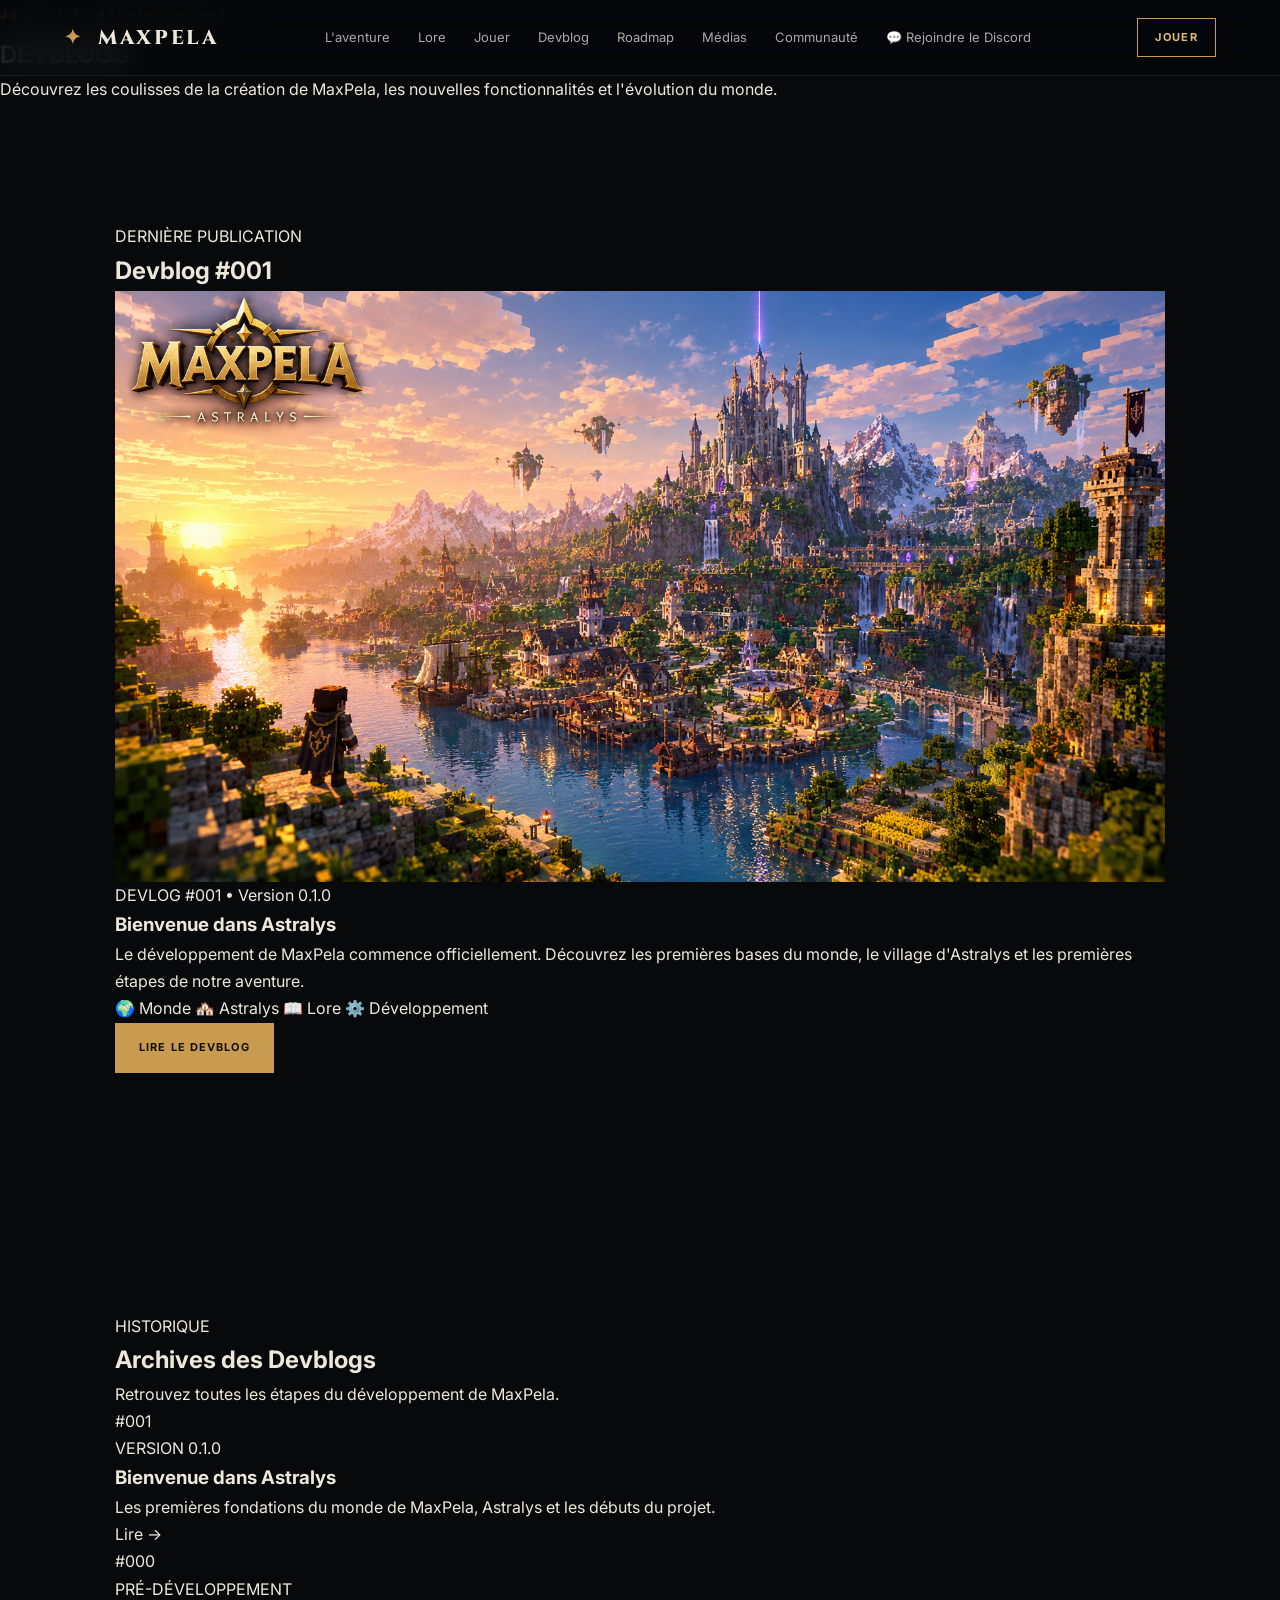
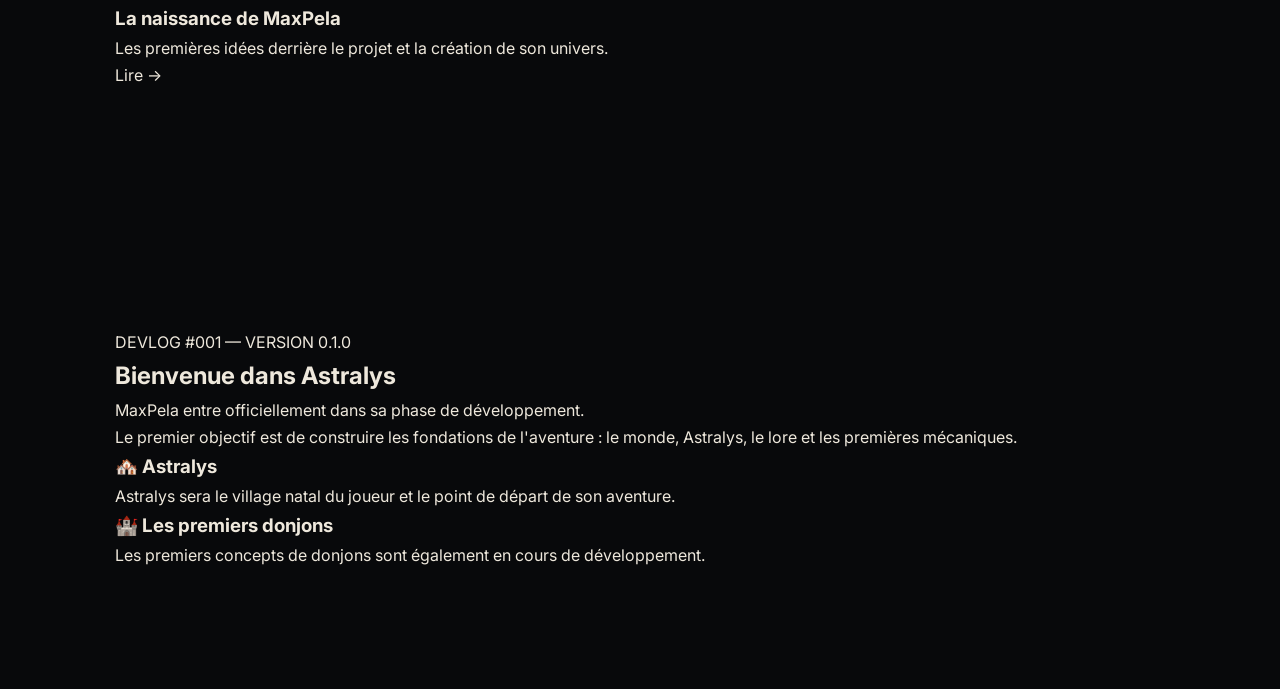
==== devblogs.html @ d30d3d32 "Add files via upload" ====
<!DOCTYPE html>
<html lang="fr">
<head>
    <meta charset="UTF-8">
    <meta name="viewport" content="width=device-width, initial-scale=1.0">

    <title>Devblog — MaxPela</title>

    <link rel="stylesheet" href="style.css">

    <link rel="preconnect" href="https://fonts.googleapis.com">
    <link rel="preconnect" href="https://fonts.gstatic.com" crossorigin>

    <link
        href="https://fonts.googleapis.com/css2?family=Cinzel:wght@500;600;700;800&family=Inter:wght@400;500;600;700&display=swap"
        rel="stylesheet"
    >
</head>

<body>

<header class="navbar">

    <a href="index.html#accueil" class="logo">
        <span>✦</span>
        MAXPELA
    </a>

    <nav class="navigation">
        <a href="index.html#aventure">L'aventure</a>
        <a href="index.html#lore">Lore</a>
        <a href="index.html#jouer">Jouer</a>
        <a href="devblogs.html">Devblog</a>
        <a href="roadmap.html">Roadmap</a>
        <a href="index.html#medias">Médias</a>
        <a href="index.html#communaute">Communauté</a>

        <a
            href="https://discord.gg/DdwspU7JdT"
            target="_blank"
            rel="noopener noreferrer"
            class="discord-button"
        >
            💬 Rejoindre le Discord
        </a>
    </nav>

    <a href="index.html#jouer" class="nav-button">
        JOUER
    </a>

</header>


<main class="page-main">

    <section class="page-hero devblog-hero">

        <div class="page-hero-content">

            <span class="eyebrow">Journal du développement</span>

            <h1>DEVBLOGS</h1>

            <p>
                Découvrez les coulisses de la création de MaxPela,
                les nouvelles fonctionnalités et l'évolution du monde.
            </p>

        </div>

    </section>


    <!-- =====================================================
         DERNIER DEVBLOG
    ====================================================== -->

    <section id="latest" class="latest-devblog section">

        <div class="section-heading">

            <span>DERNIÈRE PUBLICATION</span>

            <h2>
                Devblog <strong>#001</strong>
            </h2>

        </div>


        <article class="featured-devblog">

            <div class="featured-devblog-image">
                <img
                    src="assets/astralys.png"
                    alt="Astralys"
                >
            </div>

            <div class="featured-devblog-content">

                <div class="devblog-meta">
                    <span>DEVLOG #001</span>
                    <span>•</span>
                    <span>Version 0.1.0</span>
                </div>

                <h3>
                    Bienvenue dans Astralys
                </h3>

                <p>
                    Le développement de MaxPela commence officiellement.
                    Découvrez les premières bases du monde, le village
                    d'Astralys et les premières étapes de notre aventure.
                </p>

                <div class="devblog-tags">

                    <span>🌍 Monde</span>
                    <span>🏘️ Astralys</span>
                    <span>📖 Lore</span>
                    <span>⚙️ Développement</span>

                </div>

                <a href="#devblog-001" class="button button-primary">
                    LIRE LE DEVBLOG
                </a>

            </div>

        </article>

    </section>


    <!-- =====================================================
         ARCHIVES
    ====================================================== -->

    <section class="devblog-archives section">

        <div class="section-heading">

            <span>HISTORIQUE</span>

            <h2>
                Archives des <strong>Devblogs</strong>
            </h2>

            <p>
                Retrouvez toutes les étapes du développement de MaxPela.
            </p>

        </div>


        <div class="devblog-grid">


            <article class="devblog-card">

                <div class="devblog-card-number">
                    #001
                </div>

                <div class="devblog-card-content">

                    <span class="devblog-card-version">
                        VERSION 0.1.0
                    </span>

                    <h3>
                        Bienvenue dans Astralys
                    </h3>

                    <p>
                        Les premières fondations du monde de MaxPela,
                        Astralys et les débuts du projet.
                    </p>

                    <a href="#devblog-001">
                        Lire →
                    </a>

                </div>

            </article>


            <article class="devblog-card">

                <div class="devblog-card-number">
                    #000
                </div>

                <div class="devblog-card-content">

                    <span class="devblog-card-version">
                        PRÉ-DÉVELOPPEMENT
                    </span>

                    <h3>
                        La naissance de MaxPela
                    </h3>

                    <p>
                        Les premières idées derrière le projet
                        et la création de son univers.
                    </p>

                    <a href="#devblog-000">
                        Lire →
                    </a>

                </div>

            </article>


        </div>

    </section>


    <!-- =====================================================
         DEVBLOG 001
    ====================================================== -->

    <section id="devblog-001" class="devblog-article section">

        <div class="article-header">

            <span>
                DEVLOG #001 — VERSION 0.1.0
            </span>

            <h2>
                Bienvenue dans <strong>Astralys</strong>
            </h2>

        </div>

        <div class="article-content">

            <p>
                MaxPela entre officiellement dans sa phase de développement.
            </p>

            <p>
                Le premier objectif est de construire les fondations
                de l'aventure : le monde, Astralys, le lore et les
                premières mécaniques.
            </p>

            <h3>
                🏘️ Astralys
            </h3>

            <p>
                Astralys sera le village natal du joueur et le point
                de départ de son aventure.
            </p>

            <h3>
                🏰 Les premiers donjons
            </h3>

            <p>
                Les premiers concepts de donjons sont également en cours
                de développement.
            </p>

        </div>

    </section>


</main>

</body>
</html>
---- style.css ----
/* =========================================================
   MAXPELA — SITE OFFICIEL
   DARK FANTASY / ADVENTURE
========================================================= */


/* =========================================================
   VARIABLES
========================================================= */

:root {

    --background: #08090b;
    --background-light: #101216;
    --background-card: #14161a;

    --gold: #c99b51;
    --gold-light: #dfbb7b;

    --text: #eee8dc;
    --text-soft: #aaa8a2;
    --text-dark: #777;

    --border: #25282d;

}


/* =========================================================
   RESET
========================================================= */

* {

    margin: 0;
    padding: 0;

    box-sizing: border-box;

}


html {

    scroll-behavior: smooth;

}


body {

    background: var(--background);

    color: var(--text);

    font-family:
        "Inter",
        Arial,
        sans-serif;

    line-height: 1.7;

}


img {

    max-width: 100%;

    display: block;

}


a {

    color: inherit;

    text-decoration: none;

}


button,
a {

    -webkit-tap-highlight-color: transparent;

}


/* =========================================================
   NAVBAR
========================================================= */

.navbar {

    position: fixed;

    top: 0;
    left: 0;

    width: 100%;

    height: 76px;

    z-index: 100;

    display: flex;

    align-items: center;

    justify-content: space-between;

    padding: 0 5vw;

    background:
        rgba(6, 7, 9, .82);

    backdrop-filter:
        blur(15px);

    border-bottom:
        1px solid rgba(255,255,255,.06);

}


.logo {

    font-family: "Cinzel", serif;

    font-weight: 800;

    letter-spacing: .13em;

    font-size: 20px;

}


.logo span {

    color: var(--gold);

    margin-right: 7px;

}


.navigation {

    display: flex;

    gap: 28px;

}


.navigation a {

    color: #aaa;

    font-size: 13px;

    transition: .2s;

}


.navigation a:hover {

    color: var(--gold-light);

}


.nav-button {

    border:
        1px solid var(--gold);

    padding:
        9px 17px;

    font-size: 11px;

    font-weight: 700;

    letter-spacing: .12em;

    color:
        var(--gold-light);

}


/* =========================================================
   GENERAL
========================================================= */

.section {

    padding:
        120px 9vw;

}


.eyebrow {

    color:
        var(--gold);

    font-size:
        11px;

    font-weight:
        700;

    letter-spacing:
        .24em;

    margin-bottom:
        14px;

}


.section-title {

    max-width:
        750px;

    margin:
        0 auto 60px;

    text-align:
        center;

}


.section-title.left {

    margin-left:
        0;

    text-align:
        left;

}


.section-title h2 {

    font-family:
        "Cinzel",
        serif;

    font-size:
        clamp(36px, 5vw, 62px);

    line-height:
        1.1;

    margin-bottom:
        18px;

}


.section-title h2 span {

    color:
        var(--gold);

}


.section-title > p:last-child {

    color:
        var(--text-soft);

}


/* =========================================================
   BUTTONS
========================================================= */

.button {

    display:
        inline-flex;

    align-items:
        center;

    justify-content:
        center;

    min-height:
        50px;

    padding:
        0 23px;

    border:
        1px solid var(--gold);

    font-size:
        11px;

    font-weight:
        700;

    letter-spacing:
        .1em;

    transition:
        .25s;

}


.button-primary {

    background:
        var(--gold);

    color:
        #120e08;

}


.button-primary:hover {

    background:
        var(--gold-light);

    transform:
        translateY(-2px);

}


.button-secondary {

    background:
        transparent;

    color:
        var(--text);

}


.button-secondary:hover {

    background:
        rgba(255,255,255,.06);

}


.disabled {

    opacity:
        .5;

    cursor:
        not-allowed;

}


/* =========================================================
   HERO
========================================================= */

.hero {

    min-height:
        100vh;

    position:
        relative;

    display:
        flex;

    align-items:
        center;

    overflow:
        hidden;

}


.hero-background {

    position:
        absolute;

    inset:
        0;

    background:

        linear-gradient(
            90deg,
            rgba(4,5,7,.98) 0%,
            rgba(4,5,7,.82) 40%,
            rgba(4,5,7,.42) 100%
        ),

        url("assets/astralys.png")
        center / cover;

    transform:
        scale(1.03);

}


.hero-overlay {

    position:
        absolute;

    inset:
        0;

    background:

        linear-gradient(
            0deg,
            var(--background) 0%,
            transparent 25%
        );

}


.hero-content {

    position:
        relative;

    z-index:
        2;

    max-width:
        720px;

    margin-left:
        10vw;

    padding-top:
        80px;

}


.hero h1 {

    font-family:
        "Cinzel",
        serif;

    font-size:
        clamp(65px, 11vw, 145px);

    line-height:
        .9;

    letter-spacing:
        .06em;

    font-weight:
        800;

    text-shadow:
        0 15px 50px #000;

}


.hero h1 span {

    color:
        var(--gold);

}


.hero h2 {

    margin-top:
        28px;

    font-family:
        "Cinzel",
        serif;

    font-size:
        clamp(21px, 3vw, 32px);

    line-height:
        1.35;

    color:
        #e4d8c2;

}


.hero-description {

    max-width:
        600px;

    margin-top:
        18px;

    color:
        #aaa9a4;

}


.hero-buttons {

    display:
        flex;

    gap:
        12px;

    flex-wrap:
        wrap;

    margin-top:
        30px;

}


.project-status {

    margin-top:
        25px;

    color:
        #858582;

    font-size:
        12px;

}


.status-dot {

    display:
        inline-block;

    width:
        8px;

    height:
        8px;

    border-radius:
        50%;

    margin-right:
        8px;

    background:
        #7fa45a;

    box-shadow:
        0 0 12px #7fa45a;

}


.scroll-indicator {

    position:
        absolute;

    z-index:
        3;

    bottom:
        25px;

    left:
        50%;

    transform:
        translateX(-50%);

    font-size:
        10px;

    letter-spacing:
        .2em;

    color:
        #777;

}


/* =========================================================
   FEATURES
========================================================= */

.feature-grid {

    display:
        grid;

    grid-template-columns:
        repeat(4, 1fr);

    gap:
        18px;

}


.feature-card {

    padding:
        30px;

    background:
        linear-gradient(
            145deg,
            #121418,
            #0c0d10
        );

    border:
        1px solid var(--border);

    transition:
        .25s;

}


.feature-card:hover {

    border-color:
        #765a32;

    transform:
        translateY(-4px);

}


.feature-icon {

    font-size:
        32px;

    margin-bottom:
        15px;

}


.feature-card h3 {

    font-family:
        "Cinzel",
        serif;

    font-size:
        21px;

    margin-bottom:
        12px;

}


.feature-card p {

    color:
        #96979a;

    font-size:
        14px;

}


/* =========================================================
   LORE BANNER
========================================================= */

.lore-banner {

    min-height:
        500px;

    display:
        flex;

    align-items:
        center;

    padding:
        90px 12vw;

    background:

        linear-gradient(
            90deg,
            rgba(6,7,8,.96),
            rgba(6,7,8,.45)
        ),

        url("assets/world.png")
        center / cover;

    border-top:
        1px solid #1e2023;

    border-bottom:
        1px solid #1e2023;

}


.lore-banner-content {

    max-width:
        700px;

}


.lore-banner h2 {

    font-family:
        "Cinzel",
        serif;

    font-size:
        clamp(35px, 5vw, 62px);

    line-height:
        1.1;

    margin-bottom:
        22px;

}


.lore-banner p:not(.eyebrow) {

    color:
        #aaa;

}


.text-link {

    display:
        inline-block;

    margin-top:
        22px;

    color:
        var(--gold-light);

    font-weight:
        700;

}


/* =========================================================
   LORE
========================================================= */

.lore-section {

    display:
        grid;

    grid-template-columns:
        1.3fr .7fr;

    gap:
        80px;

    align-items:
        center;

}


.lore-text h2 {

    font-family:
        "Cinzel",
        serif;

    font-size:
        clamp(35px, 5vw, 60px);

    line-height:
        1.1;

    margin-bottom:
        25px;

}


.lore-text p {

    color:
        #a2a2a0;

    margin-bottom:
        18px;

}


.lore-text blockquote {

    border-left:
        2px solid var(--gold);

    padding-left:
        18px;

    color:
        #ded3c0;

    font-style:
        italic;

}


.lore-card {

    min-height:
        340px;

    display:
        flex;

    flex-direction:
        column;

    align-items:
        center;

    justify-content:
        center;

    text-align:
        center;

    border:
        1px solid #3b3020;

    background:
        radial-gradient(
            circle,
            #251e13,
            #0d0e10 68%
        );

}


.lore-symbol {

    color:
        var(--gold);

    font-size:
        55px;

}


.lore-card p {

    color:
        var(--gold);

    letter-spacing:
        .2em;

    font-size:
        10px;

}


.lore-card strong {

    font-family:
        "Cinzel",
        serif;

    font-size:
        90px;

}


.lore-card span {

    color:
        #999;

}


/* =========================================================
   DOWNLOAD
========================================================= */

.download-section {

    background:
        #0d0f12;

}


.download-grid {

    display:
        grid;

    grid-template-columns:
        1.5fr 1fr 1fr;

    gap:
        18px;

}


.download-card {

    padding:
        32px;

    background:
        #14161a;

    border:
        1px solid var(--border);

}


.download-card.featured {

    border-color:
        #71552e;

}


.download-tag {

    color:
        var(--gold);

    font-size:
        10px;

    letter-spacing:
        .18em;

}


.download-card h3 {

    font-family:
        "Cinzel",
        serif;

    font-size:
        23px;

    margin:
        12px 0;

}


.download-card p {

    color:
        #999;

    margin-bottom:
        22px;

}


.download-card small {

    display:
        block;

    color:
        #707174;

    margin-top:
        14px;

}


.download-icon {

    font-size:
        32px;

    margin-bottom:
        12px;

}


/* =========================================================
   INSTALLATION
========================================================= */

.installation {

    margin-top:
        50px;

    padding:
        35px;

    border:
        1px solid var(--border);

}


.installation h3 {

    font-family:
        "Cinzel",
        serif;

    font-size:
        25px;

    margin-bottom:
        25px;

}


.installation-grid {

    display:
        grid;

    grid-template-columns:
        repeat(4, 1fr);

    gap:
        12px;

}


.installation-step {

    padding:
        20px;

    background:
        #111316;

}


.installation-step span {

    color:
        var(--gold);

    font-family:
        "Cinzel",
        serif;

    font-size:
        25px;

    font-weight:
        700;

}


.installation-step p {

    color:
        #929395;

    font-size:
        13px;

}


code {

    color:
        #d6b37b;

}

/* =========================================================
   MODS MAXPELA
========================================================= */

.mods-section {
    padding: 110px 8%;
    background:
        linear-gradient(
            rgba(9, 9, 13, 0.97),
            rgba(12, 12, 17, 0.98)
        );
}

.mods-category {
    max-width: 1100px;
    margin: 65px auto 0;
}

.mods-category-header {
    display: flex;
    align-items: flex-start;
    gap: 18px;
    margin-bottom: 30px;
    padding: 22px 25px;
    border-radius: 12px;
    background: rgba(255, 255, 255, 0.025);
    border: 1px solid rgba(255, 255, 255, 0.07);
}

.mods-category-header.required {
    border-left: 3px solid #b84b4b;
}

.mods-category-header.recommended {
    border-left: 3px solid #5d9b68;
}

.mods-category-icon {
    font-size: 1.7rem;
    line-height: 1;
}

.mods-category-header h3 {
    margin: 0 0 6px;
    color: #fff;
    font-family: "Cinzel", serif;
    font-size: 1.5rem;
}

.mods-category-header p {
    margin: 0;
    color: #999;
    line-height: 1.6;
}

.mods-grid {
    display: grid;
    grid-template-columns: repeat(2, 1fr);
    gap: 20px;
}

.mod-card {
    display: flex;
    align-items: flex-start;
    gap: 18px;
    padding: 25px;
    background: rgba(255, 255, 255, 0.035);
    border: 1px solid rgba(255, 255, 255, 0.08);
    border-radius: 14px;
    transition:
        transform 0.25s ease,
        border-color 0.25s ease,
        background 0.25s ease;
}

.mod-card:hover {
    transform: translateY(-4px);
    background: rgba(255, 255, 255, 0.05);
}

.required-card:hover {
    border-color: rgba(184, 75, 75, 0.55);
}

.recommended-card:hover {
    border-color: rgba(93, 155, 104, 0.55);
}

.mod-icon {
    flex-shrink: 0;
    width: 52px;
    height: 52px;
    display: flex;
    align-items: center;
    justify-content: center;
    border-radius: 10px;
    background: rgba(255, 255, 255, 0.06);
    font-size: 1.5rem;
}

.mod-content {
    min-width: 0;
}

.mod-content h4 {
    margin: 0 0 8px;
    color: #fff;
    font-family: "Cinzel", serif;
    font-size: 1.05rem;
}

.mod-content p {
    margin: 0 0 15px;
    color: #999;
    font-size: 0.9rem;
    line-height: 1.6;
}

.mod-version {
    display: inline-block;
    color: #c9a45c;
    font-size: 0.7rem;
    font-weight: 700;
    letter-spacing: 1.2px;
    text-transform: uppercase;
}

.mods-dev-tools {
    max-width: 1100px;
    margin: 55px auto 0;
    display: flex;
    align-items: flex-start;
    gap: 20px;
    padding: 25px 30px;
    background: rgba(255, 255, 255, 0.025);
    border: 1px solid rgba(255, 255, 255, 0.08);
    border-radius: 14px;
}

.mods-dev-icon {
    font-size: 1.7rem;
}

.mods-dev-tools h3 {
    margin: 5px 0 8px;
    color: #fff;
    font-family: "Cinzel", serif;
}

.mods-dev-tools p {
    margin: 0 0 14px;
    color: #999;
    line-height: 1.6;
}

.dev-label {
    color: #777;
    font-size: 0.68rem;
    font-weight: 700;
    letter-spacing: 2px;
}

.mods-installation {
    max-width: 1100px;
    margin: 35px auto 0;
    display: flex;
    gap: 20px;
    padding: 30px;
    background: rgba(201, 164, 92, 0.055);
    border: 1px solid rgba(201, 164, 92, 0.18);
    border-left: 3px solid #c9a45c;
    border-radius: 12px;
}

.installation-icon {
    font-size: 1.8rem;
}

.mods-installation h3 {
    margin: 0 0 12px;
    color: #fff;
    font-family: "Cinzel", serif;
}

.mods-installation p {
    margin: 0 0 10px;
    color: #aaa;
    line-height: 1.6;
}

.mods-installation strong {
    color: #fff;
}

.mods-path {
    display: inline-block;
    margin: 4px 0 14px;
    padding: 8px 12px;
    background: rgba(0, 0, 0, 0.3);
    border-radius: 6px;
    color: #ddd;
    font-family: monospace;
    font-size: 0.85rem;
}

.installation-warning {
    color: #c9a45c !important;
    font-size: 0.85rem;
}


/* =========================================================
   RESPONSIVE — MODS
========================================================= */

@media (max-width: 800px) {

    .mods-section {
        padding: 75px 5%;
    }

    .mods-grid {
        grid-template-columns: 1fr;
    }

    .mods-category-header {
        padding: 20px;
    }

    .mod-card {
        padding: 22px;
    }

    .mods-dev-tools,
    .mods-installation {
        padding: 22px;
    }

}

@media (max-width: 500px) {

    .mods-category-header {
        gap: 12px;
    }

    .mods-category-header h3 {
        font-size: 1.25rem;
    }

    .mod-card {
        flex-direction: column;
    }

    .mods-dev-tools,
    .mods-installation {
        flex-direction: column;
    }

}


/* =========================================================
   NEWS
========================================================= */

.news-section {

    background:
        #070809;

}


.news-grid {

    display:
        grid;

    grid-template-columns:
        repeat(3, 1fr);

    gap:
        18px;

}


.news-card {

    padding:
        30px;

    background:
        #0e1013;

    border-top:
        2px solid #765326;

}


.news-card > span {

    color:
        var(--gold);

    font-size:
        10px;

    letter-spacing:
        .18em;

}


.news-card h3 {

    font-family:
        "Cinzel",
        serif;

    font-size:
        24px;

    margin:
        12px 0;

}


.news-card p {

    color:
        #919296;

    font-size:
        14px;

    margin-bottom:
        20px;

}


.news-card a {

    color:
        var(--gold-light);

    font-size:
        13px;

    font-weight:
        700;

}


/* =========================================================
   DUNGEONS
========================================================= */

.dungeon-section {

    background:
        #0b0c0e;

}


.dungeon-grid {

    display:
        grid;

    grid-template-columns:
        repeat(4, 1fr);

    gap:
        18px;

}


.dungeon-card {

    min-height:
        270px;

    padding:
        28px;

    display:
        flex;

    flex-direction:
        column;

    justify-content:
        flex-end;

    background:
        linear-gradient(
            145deg,
            #17181b,
            #0c0d0f
        );

    border:
        1px solid var(--border);

}


.dungeon-card > span {

    color:
        var(--gold);

    font-size:
        10px;

    letter-spacing:
        .18em;

}


.dungeon-card h3 {

    font-family:
        "Cinzel",
        serif;

    font-size:
        21px;

    margin:
        10px 0;

}


.dungeon-card p {

    color:
        #929395;

    font-size:
        13px;

}


.dungeon-card strong {

    margin-top:
        18px;

    color:
        #d5c3a5;

    font-size:
        12px;

}


.dungeon-card.locked {

    opacity:
        .65;

}


/* =========================================================
   MEDIA
========================================================= */

.media-section {
    padding: 100px 8%;
    background:
        linear-gradient(
            rgba(10, 10, 14, 0.94),
            rgba(10, 10, 14, 0.98)
        );
}

.trailer-container {
    max-width: 1100px;
    margin: 50px auto 70px;
    background: rgba(255, 255, 255, 0.035);
    border: 1px solid rgba(255, 255, 255, 0.1);
    border-radius: 18px;
    overflow: hidden;
    box-shadow: 0 30px 80px rgba(0, 0, 0, 0.45);
}

.trailer-header {
    padding: 35px 40px 25px;
}

.eyebrow {
    display: inline-block;
    margin-bottom: 10px;
    font-size: 0.75rem;
    letter-spacing: 3px;
    color: #c9a45c;
    font-weight: 700;
}

.trailer-header h3 {
    margin: 0 0 12px;
    font-family: "Cinzel", serif;
    font-size: 2rem;
    color: #fff;
}

.trailer-header p {
    max-width: 700px;
    margin: 0;
    color: #aaa;
    line-height: 1.7;
}

/* Lecteur */

.video-wrapper {
    position: relative;
    width: 100%;
    background: #000;
    aspect-ratio: 16 / 9;
    overflow: hidden;
}

.video-wrapper video {
    width: 100%;
    height: 100%;
    display: block;
    object-fit: cover;
    background: #000;
}

.video-overlay {
    position: absolute;
    inset: 0;
    display: flex;
    flex-direction: column;
    align-items: center;
    justify-content: center;
    pointer-events: none;
    background:
        radial-gradient(
            circle,
            rgba(0, 0, 0, 0.05),
            rgba(0, 0, 0, 0.45)
        );
    transition: opacity 0.3s ease;
}

.video-overlay span {
    width: 70px;
    height: 70px;
    display: flex;
    align-items: center;
    justify-content: center;
    margin-bottom: 15px;
    border: 2px solid rgba(255,255,255,0.8);
    border-radius: 50%;
    color: white;
    font-size: 1.5rem;
    padding-left: 4px;
}

.video-overlay strong {
    color: white;
    font-family: "Cinzel", serif;
    font-size: 1.8rem;
    letter-spacing: 5px;
}

.video-overlay small {
    margin-top: 5px;
    color: #ccc;
    letter-spacing: 3px;
}

.video-wrapper.playing .video-overlay {
    opacity: 0;
}

.trailer-footer {
    display: flex;
    gap: 10px;
    flex-wrap: wrap;
    padding: 18px 30px;
    color: #888;
    font-size: 0.85rem;
}

/* Galerie */

.media-grid {
    max-width: 1100px;
    margin: auto;
    display: grid;
    grid-template-columns: repeat(3, 1fr);
    gap: 22px;
}

.media-card {
    position: relative;
    min-height: 250px;
    overflow: hidden;
    border-radius: 14px;
    background: #111;
    border: 1px solid rgba(255,255,255,0.08);
}

.media-card img {
    width: 100%;
    height: 250px;
    display: block;
    object-fit: cover;
    transition: transform 0.5s ease;
}

.media-card::after {
    content: "";
    position: absolute;
    inset: 0;
    background: linear-gradient(
        transparent 25%,
        rgba(0,0,0,0.9)
    );
}

.media-card div {
    position: absolute;
    z-index: 2;
    bottom: 20px;
    left: 20px;
}

.media-card span {
    color: #c9a45c;
    font-size: 0.72rem;
    letter-spacing: 2px;
    font-weight: bold;
}

.media-card h3 {
    margin: 7px 0 0;
    color: white;
    font-family: "Cinzel", serif;
}

.media-card:hover img {
    transform: scale(1.07);
}

/* Mobile */

@media (max-width: 800px) {

    .media-section {
        padding: 70px 5%;
    }

    .trailer-header {
        padding: 25px;
    }

    .trailer-header h3 {
        font-size: 1.5rem;
    }

    .media-grid {
        grid-template-columns: 1fr;
    }

    .video-overlay strong {
        font-size: 1.3rem;
    }

    .video-overlay span {
        width: 55px;
        height: 55px;
    }
}

.media-section {

    background:
        #0d0f12;

}


.gallery {

    display:
        grid;

    grid-template-columns:
        repeat(3, 1fr);

    gap:
        18px;

}


.gallery figure {

    margin:
        0;

    overflow:
        hidden;

    background:
        #101216;

    border:
        1px solid var(--border);

}


.gallery img {

    width:
        100%;

    height:
        300px;

    object-fit:
        cover;

    transition:
        .4s;

}


.gallery figure:hover img {

    transform:
        scale(1.05);

}


.gallery figcaption {

    padding:
        14px 17px;

    font-family:
        "Cinzel",
        serif;

    font-size:
        11px;

    letter-spacing:
        .15em;

}


/* =========================================================
   COMMUNITY
========================================================= */

.community-section {

    padding:
        130px 8vw;

    text-align:
        center;

    background:

        radial-gradient(
            circle at center,
            rgba(133,91,38,.20),
            transparent 45%
        ),

        #0b0c0e;

}


.community-content {

    max-width:
        800px;

    margin:
        auto;

}


.community-content h2 {

    font-family:
        "Cinzel",
        serif;

    font-size:
        clamp(36px, 6vw, 65px);

    line-height:
        1.05;

    margin-bottom:
        22px;

}


.community-content > p:not(.eyebrow) {

    color:
        #aaa;

    margin-bottom:
        30px;

}


/* =========================================================
   FOOTER
========================================================= */

footer {

    padding:
        45px 8vw;

    background:
        #060708;

    border-top:
        1px solid #1c1e21;

}


.footer-main {

    display:
        flex;

    justify-content:
        space-between;

    gap:
        30px;

}


.footer-logo {

    font-family:
        "Cinzel",
        serif;

    font-size:
        25px;

    font-weight:
        800;

}


.footer-main p {

    color:
        #777;

    font-size:
        13px;

}


.footer-links {

    display:
        flex;

    gap:
        22px;

    flex-wrap:
        wrap;

}


.footer-links a {

    color:
        #888;

    font-size:
        12px;

}


.footer-links a:hover {

    color:
        var(--gold-light);

}


.footer-bottom {

    margin-top:
        30px;

    padding-top:
        20px;

    border-top:
        1px solid #17191b;

    color:
        #666;

    font-size:
        11px;

}


/* =========================================================
   RESPONSIVE
========================================================= */

@media (max-width: 1050px) {

    .navigation {

        gap:
            15px;

    }


    .feature-grid {

        grid-template-columns:
            repeat(2, 1fr);

    }


    .dungeon-grid {

        grid-template-columns:
            repeat(2, 1fr);

    }


    .download-grid {

        grid-template-columns:
            1fr 1fr;

    }


    .download-card.featured {

        grid-column:
            1 / -1;

    }


    .installation-grid {

        grid-template-columns:
            repeat(2, 1fr);

    }

}


@media (max-width: 800px) {

    .navigation {

        display:
            none;

    }


    .hero-content {

        margin:
            0 7vw;

    }


    .hero-background {

        background-position:
            65% center;

    }


    .lore-section {

        grid-template-columns:
            1fr;

    }


    .news-grid {

        grid-template-columns:
            1fr;

    }


    .gallery {

        grid-template-columns:
            1fr 1fr;

    }

}


@media (max-width: 600px) {

    .navbar {

        padding:
            0 6vw;

    }


    .nav-button {

        display:
            none;

    }


    .section {

        padding:
            85px 7vw;

    }


    .hero h1 {

        font-size:
            58px;

    }


    .hero h2 {

        font-size:
            20px;

    }


    .hero-description {

        font-size:
            14px;

    }


    .hero-buttons {

        flex-direction:
            column;

    }


    .button {

        width:
            100%;

    }


    .feature-grid {

        grid-template-columns:
            1fr;

    }


    .dungeon-grid {

        grid-template-columns:
            1fr;

    }


    .download-grid {

        grid-template-columns:
            1fr;

    }


    .download-card.featured {

        grid-column:
            auto;

    }


    .installation-grid {

        grid-template-columns:
            1fr;

    }


    .gallery {

        grid-template-columns:
            1fr;

    }


    .gallery img {

        height:
            240px;

    }


    .lore-banner {

        padding:
            90px 7vw;

    }


    .footer-main {

        flex-direction:
            column;

    }

    .discord-button {
    display: inline-flex;
    align-items: center;
    justify-content: center;
    gap: 10px;

    padding: 14px 24px;

    background: #5865F2;
    color: white;

    text-decoration: none;
    font-weight: 700;

    border-radius: 8px;

    transition: transform 0.25s ease,
                box-shadow 0.25s ease,
                background 0.25s ease;
}

.discord-button:hover {
    background: #4752C4;
    transform: translateY(-3px);
    box-shadow: 0 10px 30px rgba(88, 101, 242, 0.35);
}

/* =========================================================
   SHADERS
========================================================= */

.shaders-page {
    padding-top: 150px;
    min-height: 100vh;
}


/* =========================================================
   SHADER FEATURED
========================================================= */

.shader-featured {

    max-width: 1100px;

    margin: 0 auto;

    display: flex;

    gap: 35px;

    padding: 40px;

    background:
        linear-gradient(
            135deg,
            rgba(201, 155, 81, 0.08),
            rgba(255, 255, 255, 0.025)
        );

    border:
        1px solid rgba(201, 155, 81, 0.25);

    border-radius: 16px;

}


.shader-icon {

    width: 75px;
    height: 75px;

    flex-shrink: 0;

    display: flex;

    align-items: center;
    justify-content: center;

    background:
        rgba(201, 155, 81, 0.10);

    border:
        1px solid rgba(201, 155, 81, 0.25);

    border-radius: 12px;

    font-size: 2rem;

}


.shader-content {

    flex: 1;

}


.shader-tag {

    display: inline-block;

    margin-bottom: 12px;

    color:
        var(--gold);

    font-size: 10px;

    font-weight: 700;

    letter-spacing: .16em;

}


.shader-content h2 {

    margin-bottom: 15px;

    font-family:
        "Cinzel",
        serif;

    font-size: 34px;

}


.shader-description {

    max-width: 750px;

    margin-bottom: 30px;

    color:
        var(--text-soft);

    line-height: 1.8;

}


/* =========================================================
   INFORMATIONS
========================================================= */

.shader-info-grid {

    display: grid;

    grid-template-columns:
        repeat(4, 1fr);

    gap: 12px;

    margin-bottom: 25px;

}


.shader-info-grid div {

    padding: 15px;

    background:
        rgba(255,255,255,.035);

    border:
        1px solid rgba(255,255,255,.07);

    border-radius: 8px;

}


.shader-info-grid span {

    display: block;

    margin-bottom: 5px;

    color:
        var(--text-dark);

    font-size: 9px;

    font-weight: 700;

    letter-spacing: .15em;

}


.shader-info-grid strong {

    color:
        var(--text);

    font-size: 13px;

}


/* =========================================================
   FEATURES
========================================================= */

.shader-features {

    display: flex;

    flex-wrap: wrap;

    gap: 10px;

    margin-bottom: 30px;

}


.shader-features span {

    padding: 7px 12px;

    color:
        var(--text-soft);

    background:
        rgba(255,255,255,.035);

    border:
        1px solid rgba(255,255,255,.07);

    border-radius: 20px;

    font-size: 12px;

}


/* =========================================================
   ACTIONS
========================================================= */

.shader-actions {

    display: flex;

    flex-wrap: wrap;

    gap: 12px;

}


/* =========================================================
   INSTALLATION
========================================================= */

.shader-installation {

    max-width: 1100px;

    margin: 35px auto 0;

    display: flex;

    gap: 20px;

    padding: 30px;

    background:
        rgba(255,255,255,.025);

    border:
        1px solid rgba(255,255,255,.07);

    border-left:
        3px solid var(--gold);

    border-radius: 12px;

}


.shader-installation h2 {

    margin-bottom: 12px;

    font-family:
        "Cinzel",
        serif;

}


.shader-installation p {

    margin-bottom: 12px;

    color:
        var(--text-soft);

}


.shader-installation ol {

    margin:
        15px 0;

    padding-left: 20px;

    color:
        var(--text-soft);

}


.shader-installation li {

    margin-bottom: 8px;

}


.shader-path {

    display: inline-block;

    margin: 5px 0 15px;

    padding: 9px 13px;

    background:
        rgba(0,0,0,.3);

    border-radius: 6px;

    color:
        var(--text);

    font-family: monospace;

}


.shader-warning {

    color:
        var(--gold) !important;

    font-size: 13px;

}


.shader-back {

    max-width: 1100px;

    margin: 35px auto 0;

}


/* =========================================================
   RESPONSIVE
========================================================= */

@media (max-width: 800px) {

    .shader-featured {

        padding: 25px;

        flex-direction: column;

    }


    .shader-info-grid {

        grid-template-columns:
            repeat(2, 1fr);

    }


    .shader-installation {

        padding: 25px;

    }

}


@media (max-width: 500px) {

    .shaders-page {

        padding-top: 120px;

    }


    .shader-featured {

        padding: 20px;

    }


    .shader-content h2 {

        font-size: 27px;

    }


    .shader-info-grid {

        grid-template-columns:
            1fr;

    }


    .shader-installation {

        flex-direction: column;

        padding: 20px;

    }

}

/* =========================================================
   PAGES ROADMAP & DEVBLOG
========================================================= */

.page-content {
    padding-top: 150px;
    padding-bottom: 100px;
    max-width: 1200px;
    margin: 0 auto;
}

.page-header {
    max-width: 800px;
    margin-bottom: 60px;
}

.page-header h1 {
    font-family: "Cinzel", serif;
    font-size: clamp(40px, 6vw, 72px);
    line-height: 1.05;
    margin-bottom: 20px;
}

.page-header h1 span {
    color: var(--gold);
}

.page-header p {
    color: var(--text-soft);
    font-size: 16px;
    line-height: 1.8;
}


/* =========================================================
   ROADMAP
========================================================= */

.roadmap {
    display: grid;
    gap: 20px;
}

.roadmap-item {
    display: grid;
    grid-template-columns: 90px 1fr;
    gap: 25px;

    padding: 28px;

    background: #0e1013;
    border: 1px solid rgba(255,255,255,.06);

    transition: .25s;
}

.roadmap-item:hover {
    border-color: rgba(214,179,123,.35);
    transform: translateY(-2px);
}

.roadmap-status {
    display: flex;
    align-items: flex-start;
    justify-content: center;

    font-family: "Cinzel", serif;
    font-size: 13px;
    font-weight: 700;
    letter-spacing: .08em;
}

.roadmap-status.completed {
    color: #7fcf91;
}

.roadmap-status.progress {
    color: var(--gold);
}

.roadmap-status.future {
    color: #777;
}

.roadmap-item h3 {
    font-family: "Cinzel", serif;
    font-size: 24px;
    margin-bottom: 10px;
}

.roadmap-item p {
    color: #929395;
    line-height: 1.7;
}

.roadmap-note {
    margin-top: 50px;
    padding: 25px;

    border-left: 2px solid var(--gold);
    background: #0e1013;

    color: #929395;
    line-height: 1.7;
}


/* =========================================================
   DEVBLOG
========================================================= */

.devblog-list {
    display: grid;
    gap: 30px;
}

.devblog-post {
    padding: 40px;

    background: #0e1013;
    border-top: 2px solid #765326;
}

.devblog-post-header {
    margin-bottom: 30px;
}

.devblog-number {
    color: var(--gold);
    font-size: 11px;
    font-weight: 700;
    letter-spacing: .2em;
}

.devblog-post h2 {
    font-family: "Cinzel", serif;
    font-size: clamp(28px, 4vw, 42px);
    margin-top: 12px;
}

.devblog-post h3 {
    font-family: "Cinzel", serif;
    font-size: 22px;
    margin-top: 35px;
    margin-bottom: 12px;
    color: var(--gold-light);
}

.devblog-post p {
    color: #999;
    line-height: 1.8;
    margin-bottom: 15px;
}

.devblog-post ul {
    margin: 20px 0;
    padding-left: 22px;
    color: #999;
}

.devblog-post li {
    margin-bottom: 10px;
}

.devblog-image {
    width: 100%;
    margin: 30px 0;

    border: 1px solid rgba(255,255,255,.08);
}

.devblog-next {
    margin-top: 40px;
    padding: 25px;

    background: #111316;
    border: 1px solid rgba(255,255,255,.06);
}

.devblog-next strong {
    display: block;
    color: var(--gold);
    font-size: 11px;
    letter-spacing: .18em;
    margin-bottom: 10px;
}


/* =========================================================
   RETOUR
========================================================= */

.page-back {
    margin-top: 50px;
}


/* =========================================================
   RESPONSIVE
========================================================= */

@media (max-width: 700px) {

    .page-content {
        padding-top: 120px;
        padding-left: 6vw;
        padding-right: 6vw;
    }

    .roadmap-item {
        grid-template-columns: 1fr;
        gap: 12px;
    }

    .roadmap-status {
        justify-content: flex-start;
    }

    .devblog-post {
        padding: 25px;
    }

}

/* ================================
   ACTIONS DE TÉLÉCHARGEMENT
================================ */

.download-actions {
    display: flex;
    flex-wrap: wrap;
    gap: 16px;
    align-items: stretch;
    margin-top: 25px;
}

.download-actions > .button {
    margin: 0;
}

.update-button {
    display: inline-flex;
    flex-direction: column;
    align-items: flex-start;
    justify-content: center;
    gap: 5px;
    min-height: 58px;
    padding: 10px 18px;
    box-sizing: border-box;
}

.update-button span {
    display: block;
    font-family: "Inter", sans-serif;
    font-size: 10px;
    line-height: 1.4;
    letter-spacing: .08em;
    opacity: .65;
    text-transform: none;
}

.update-button:hover span {
    opacity: 1;
}

/* Sur petit écran */
@media (max-width: 700px) {
    .download-actions {
        flex-direction: column;
        gap: 14px;
    }

    .download-actions .button {
        width: 100%;
    }

    .update-button {
        align-items: flex-start;
    }
}

/* =========================================================
   DEVBLOG PAGE
========================================================= */

.devblog-page {
    padding-top: 76px;
}

.page-hero {
    min-height: 430px;
    display: flex;
    align-items: center;
    justify-content: center;
    text-align: center;
    padding: 100px 5vw;
    position: relative;
    overflow: hidden;
    background:
        linear-gradient(
            rgba(5, 6, 8, .55),
            rgba(5, 6, 8, .95)
        ),
        url("assets/astralys.png") center / cover;
}

.page-hero::after {
    content: "";
    position: absolute;
    inset: auto 0 0;
    height: 150px;
    background: linear-gradient(
        transparent,
        #060709
    );
}

.page-hero-content {
    position: relative;
    z-index: 2;
    max-width: 850px;
}

.page-eyebrow {
    color: var(--gold);
    font-size: 11px;
    letter-spacing: .3em;
    font-weight: 700;
}

.page-hero h1 {
    font-family: "Cinzel", serif;
    font-size: clamp(48px, 8vw, 90px);
    margin: 18px 0;
    letter-spacing: .08em;
}

.page-hero h1 span {
    color: var(--gold);
}

.page-hero p {
    color: #aaa;
    max-width: 650px;
    margin: auto;
    line-height: 1.8;
}


/* SECTION TITLES */

.section-heading {
    margin-bottom: 45px;
}

.section-heading > span {
    color: var(--gold);
    font-size: 10px;
    letter-spacing: .25em;
    font-weight: 700;
}

.section-heading h2 {
    font-family: "Cinzel", serif;
    font-size: clamp(30px, 5vw, 48px);
    margin: 12px 0;
}

.section-heading h2 strong {
    color: var(--gold);
}

.section-heading p {
    color: #888;
}


/* FEATURED DEVBLOG */

.featured-devblog {
    display: grid;
    grid-template-columns: 1.05fr 1fr;
    min-height: 470px;
    background: rgba(255,255,255,.025);
    border: 1px solid rgba(255,255,255,.08);
    overflow: hidden;
    position: relative;
}

.featured-devblog-image {
    min-height: 400px;
}

.featured-devblog-image img {
    width: 100%;
    height: 100%;
    object-fit: cover;
    display: block;
}

.featured-devblog-content {
    padding: clamp(30px, 5vw, 65px);
    display: flex;
    flex-direction: column;
    justify-content: center;
}

.devblog-meta {
    display: flex;
    gap: 10px;
    color: var(--gold);
    font-size: 10px;
    letter-spacing: .15em;
    font-weight: 700;
}

.featured-devblog h3 {
    font-family: "Cinzel", serif;
    font-size: clamp(30px, 4vw, 48px);
    margin: 20px 0;
}

.featured-devblog p {
    color: #999;
    line-height: 1.8;
    max-width: 550px;
}

.devblog-tags {
    display: flex;
    flex-wrap: wrap;
    gap: 8px;
    margin: 25px 0 30px;
}

.devblog-tags span {
    border: 1px solid rgba(255,255,255,.08);
    padding: 7px 11px;
    font-size: 10px;
    color: #aaa;
}


/* ARCHIVES */

.devblog-grid {
    display: grid;
    grid-template-columns: repeat(2, 1fr);
    gap: 20px;
}

.devblog-card {
    display: flex;
    gap: 25px;
    padding: 30px;
    background: rgba(255,255,255,.025);
    border: 1px solid rgba(255,255,255,.07);
    transition: .3s ease;
}

.devblog-card:hover {
    transform: translateY(-5px);
    border-color: rgba(197,164,92,.4);
    background: rgba(255,255,255,.04);
}

.devblog-card-number {
    font-family: "Cinzel", serif;
    font-size: 30px;
    color: var(--gold);
    opacity: .7;
}

.devblog-card-content {
    flex: 1;
}

.devblog-card-version {
    font-size: 9px;
    letter-spacing: .15em;
    color: #777;
}

.devblog-card h3 {
    font-family: "Cinzel", serif;
    margin: 8px 0;
}

.devblog-card p {
    color: #888;
    font-size: 14px;
    line-height: 1.7;
}

.devblog-card a {
    display: inline-block;
    margin-top: 15px;
    color: var(--gold-light);
    font-size: 12px;
    letter-spacing: .08em;
}


/* ARTICLE */

.devblog-article {
    max-width: 900px;
    margin: auto;
}

.article-header {
    border-left: 2px solid var(--gold);
    padding-left: 25px;
    margin-bottom: 45px;
}

.article-header span {
    color: var(--gold);
    font-size: 10px;
    letter-spacing: .2em;
}

.article-header h2 {
    font-family: "Cinzel", serif;
    font-size: clamp(30px, 5vw, 52px);
    margin-top: 12px;
}

.article-header strong {
    color: var(--gold);
}

.article-content {
    color: #aaa;
    line-height: 1.9;
}

.article-content h3 {
    color: #eee;
    font-family: "Cinzel", serif;
    margin-top: 40px;
    margin-bottom: 15px;
}

.article-content p {
    margin-bottom: 20px;
}


/* RESPONSIVE */

@media (max-width: 850px) {

    .featured-devblog {
        grid-template-columns: 1fr;
    }

    .featured-devblog-image {
        min-height: 280px;
    }

    .devblog-grid {
        grid-template-columns: 1fr;
    }

}

@media (max-width: 600px) {

    .devblog-card {
        flex-direction: column;
        gap: 10px;
    }

    .page-hero {
        min-height: 350px;
    }

}

/* =========================================================
   ROADMAP
========================================================= */

.roadmap-page {
    padding-top: 76px;
}

.roadmap-section {
    max-width: 1000px;
    margin: auto;
}

.roadmap-intro {
    max-width: 700px;
    margin-bottom: 80px;
}

.roadmap-intro > span {
    color: var(--gold);
    font-size: 10px;
    letter-spacing: .25em;
    font-weight: 700;
}

.roadmap-intro h2 {
    font-family: "Cinzel", serif;
    font-size: clamp(32px, 5vw, 55px);
    margin: 15px 0;
}

.roadmap-intro h2 strong {
    color: var(--gold);
}

.roadmap-intro p {
    color: #888;
    line-height: 1.8;
}


/* TIMELINE */

.roadmap-timeline {
    position: relative;
    padding-left: 55px;
}

.roadmap-timeline::before {
    content: "";
    position: absolute;
    left: 17px;
    top: 0;
    bottom: 0;
    width: 1px;
    background: linear-gradient(
        var(--gold),
        rgba(197,164,92,.1)
    );
}

.roadmap-item {
    position: relative;
    margin-bottom: 35px;
}

.roadmap-marker {
    position: absolute;
    left: -55px;
    top: 25px;
    width: 36px;
    height: 36px;

    display: flex;
    align-items: center;
    justify-content: center;

    border: 1px solid rgba(255,255,255,.12);
    background: #08090b;

    color: #666;
    font-size: 10px;
    font-weight: 700;
}

.roadmap-item.completed .roadmap-marker,
.roadmap-item.active .roadmap-marker {
    border-color: var(--gold);
    color: var(--gold);
}

.roadmap-card {
    padding: 35px 40px;

    background:
        linear-gradient(
            135deg,
            rgba(255,255,255,.04),
            rgba(255,255,255,.015)
        );

    border: 1px solid rgba(255,255,255,.07);

    transition: .3s ease;
}

.roadmap-card:hover {
    transform: translateX(6px);
    border-color: rgba(197,164,92,.35);
}

.roadmap-card > span {
    color: var(--gold);
    font-size: 9px;
    letter-spacing: .2em;
}

.roadmap-card h3 {
    font-family: "Cinzel", serif;
    font-size: 26px;
    margin: 10px 0;
}

.roadmap-card p {
    color: #888;
    line-height: 1.7;
    max-width: 650px;
}

.roadmap-status {
    display: inline-block;
    margin-top: 20px;
    padding: 7px 12px;

    font-size: 9px;
    letter-spacing: .15em;

    border: 1px solid rgba(255,255,255,.1);
    color: #777;
}

.roadmap-item.completed .roadmap-status,
.roadmap-item.active .roadmap-status {
    border-color: rgba(197,164,92,.4);
    color: var(--gold);
}

@media (max-width: 600px) {

    .roadmap-timeline {
        padding-left: 45px;
    }

    .roadmap-marker {
        left: -45px;
        width: 30px;
        height: 30px;
    }

    .roadmap-timeline::before {
        left: 14px;
    }

    .roadmap-card {
        padding: 25px;
    }

}

/* ================================
   PAGES SECONDAIRES
================================ */

.page-main {
    padding-top: 76px;
}

.page-hero {
    position: relative;
    min-height: 360px;
    display: flex;
    align-items: flex-end;
    padding: 100px 5vw 70px;
    box-sizing: border-box;
    overflow: hidden;
}

.page-hero::before {
    content: "";
    position: absolute;
    inset: 0;
    background:
        linear-gradient(
            to bottom,
            rgba(5, 6, 8, .25),
            rgba(5, 6, 8, .92)
        );
    z-index: 0;
}

.page-hero-content {
    position: relative;
    z-index: 1;
    max-width: 850px;
}

.page-hero .eyebrow {
    display: block;
    margin-bottom: 18px;
    color: var(--gold-light);
    font-size: 11px;
    font-weight: 700;
    letter-spacing: .25em;
    text-transform: uppercase;
}

.page-hero h1 {
    margin: 0;
    font-family: "Cinzel", serif;
    font-size: clamp(42px, 6vw, 76px);
    line-height: .95;
    letter-spacing: .03em;
    color: #f0ece4;
}

.page-hero p {
    max-width: 700px;
    margin: 24px 0 0;
    color: #aaa;
    font-size: 17px;
    line-height: 1.8;
}

.shaders-hero {
    min-height: 390px;
    background:
        linear-gradient(
            to bottom,
            rgba(6, 7, 9, .12),
            rgba(6, 7, 9, .96)
        ),
        url("assets/astralys.png") center 42% / cover no-repeat;
}

.devblog-hero {
    min-height: 390px;
    background:
        linear-gradient(
            to bottom,
            rgba(6, 7, 9, .15),
            rgba(6, 7, 9, .97)
        ),
        url("assets/astralys.png") center 42% / cover no-repeat;
}

.roadmap-hero {
    min-height: 390px;
    background:
        linear-gradient(
            to bottom,
            rgba(6, 7, 9, .15),
            rgba(6, 7, 9, .97)
        ),
        url("assets/astralys.png") center 42% / cover no-repeat;
}

}
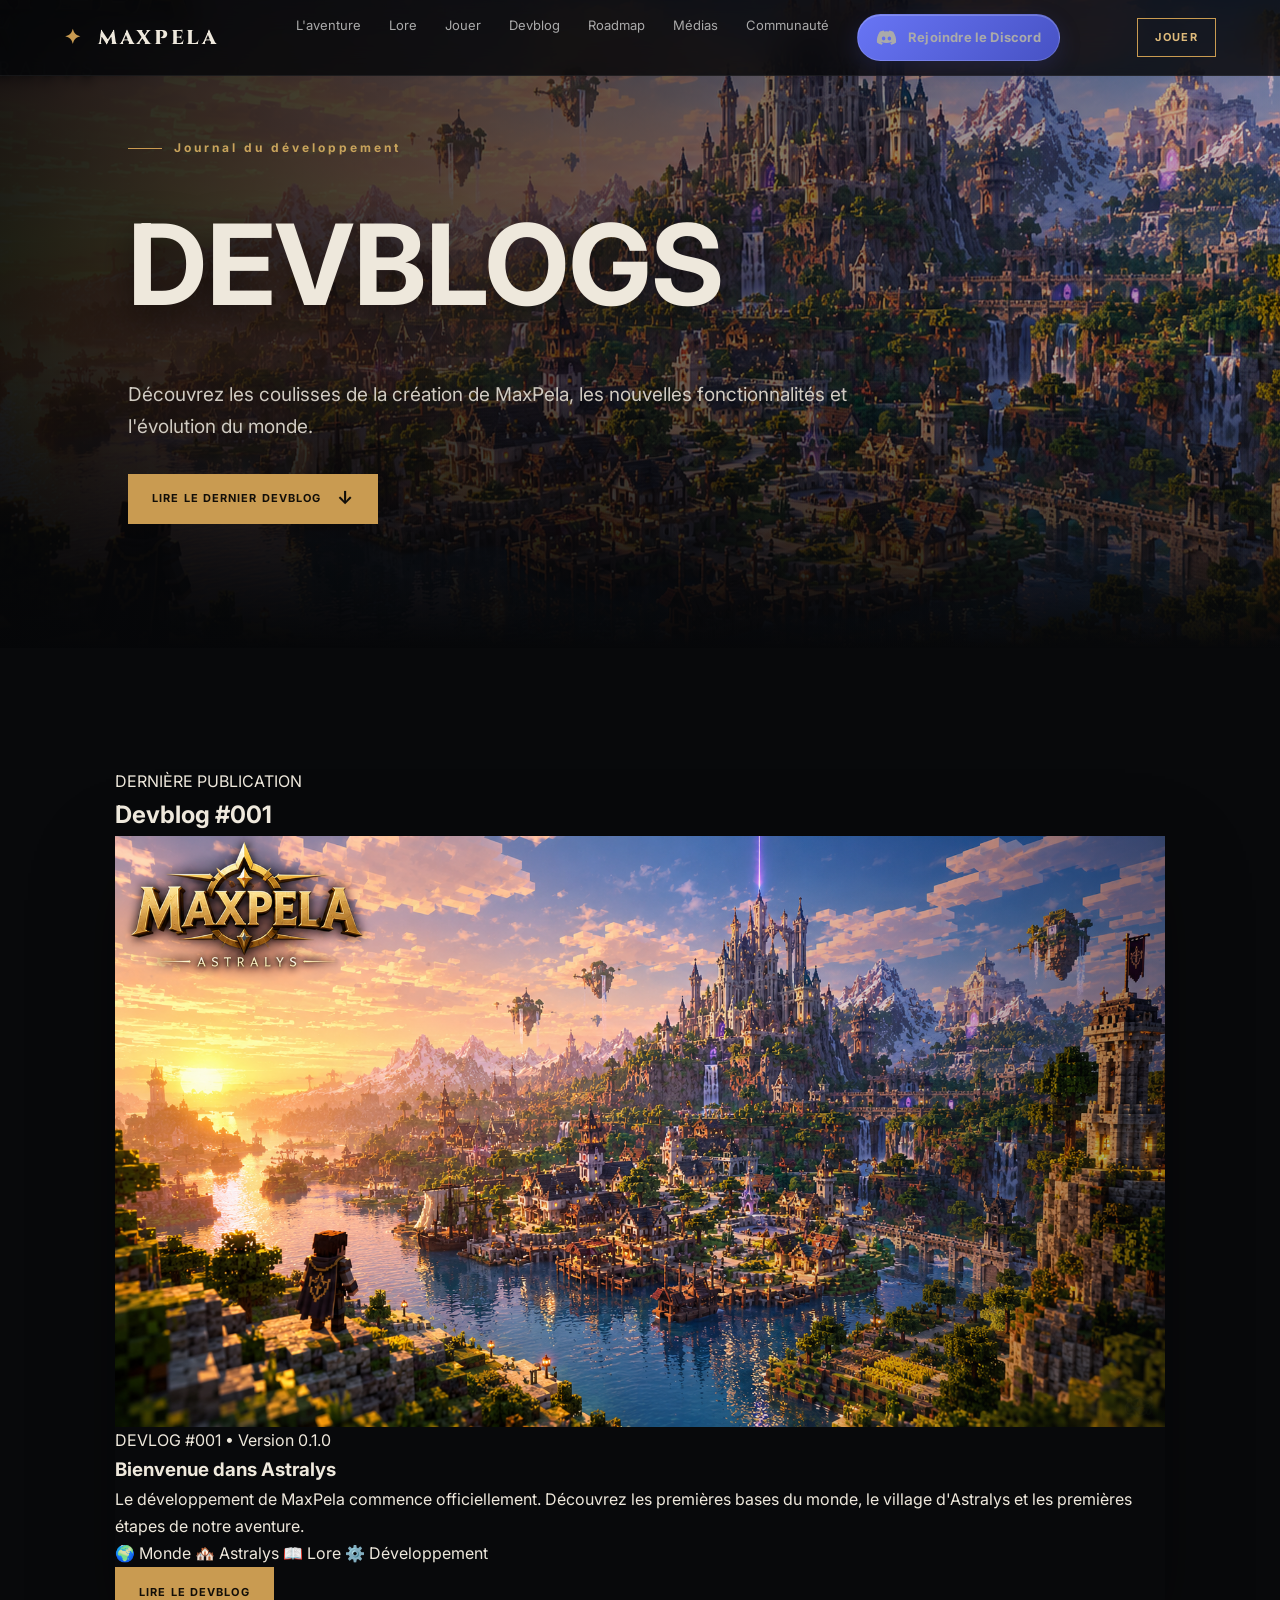
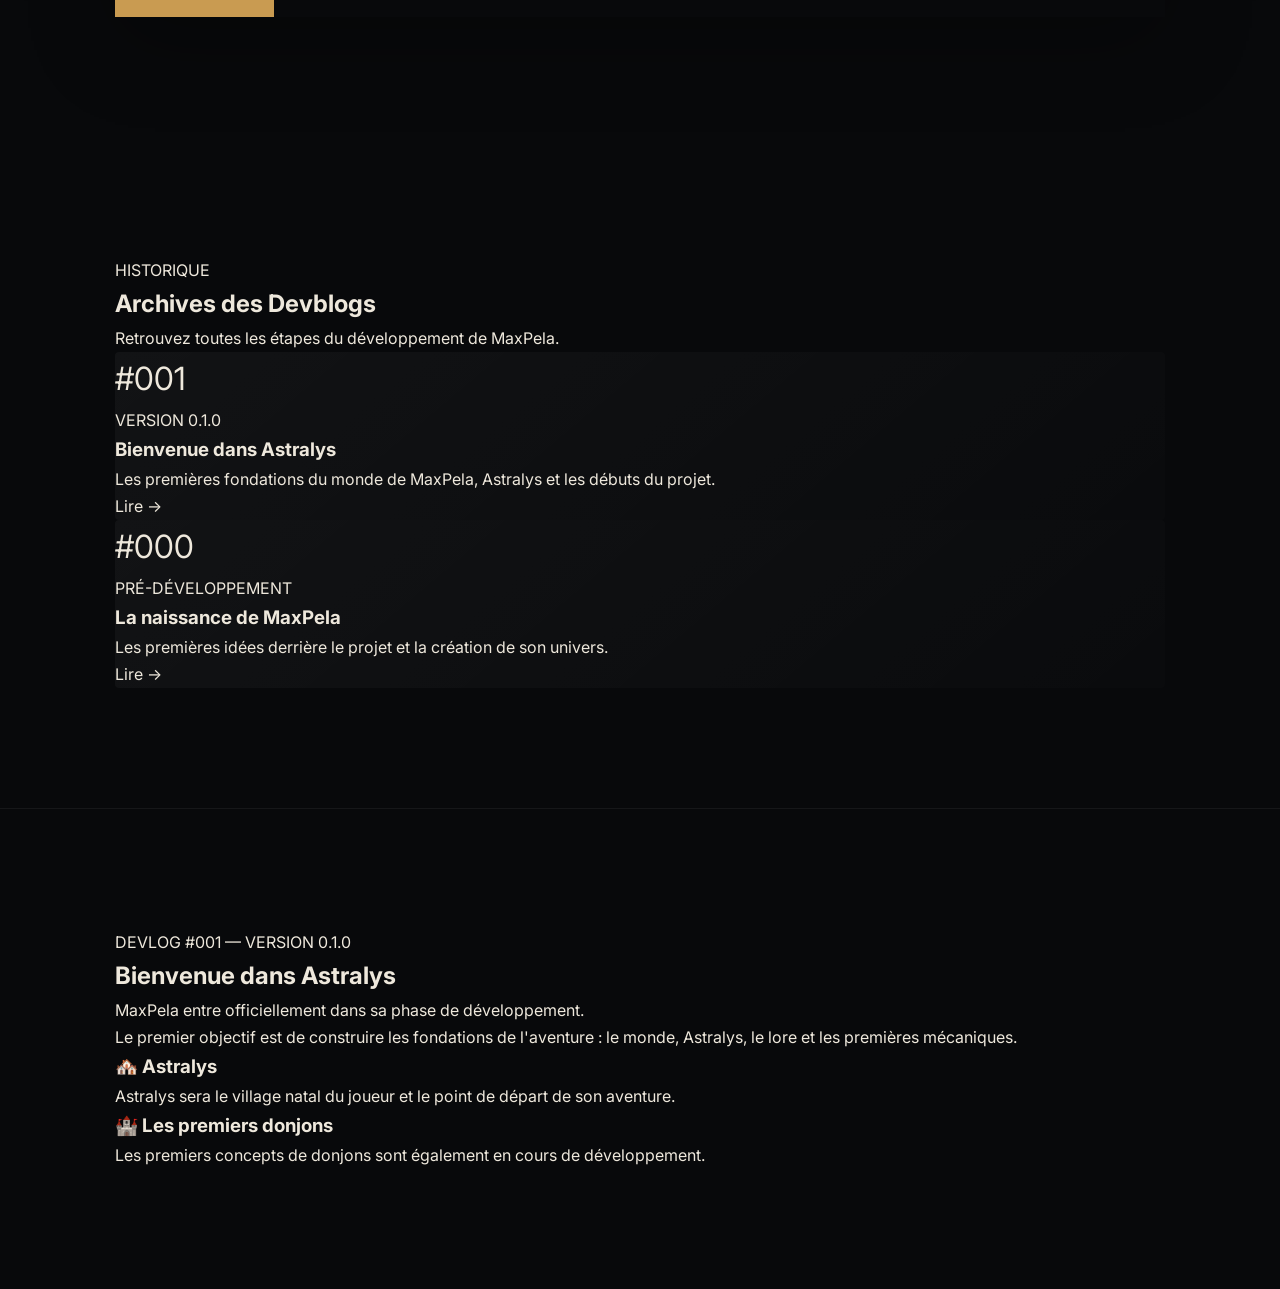
==== commit 5e0e3be5: "Add files via upload" ====
--- a/devblogs.html
+++ b/devblogs.html
@@ -1,4 +1,4 @@
-<!DOCTYPE html>
+﻿<!DOCTYPE html>
 <html lang="fr">
 <head>
     <meta charset="UTF-8">
@@ -41,7 +41,7 @@
             rel="noopener noreferrer"
             class="discord-button"
         >
-            💬 Rejoindre le Discord
+            <svg class="discord-icon" viewBox="0 0 24 24" aria-hidden="true" focusable="false"><path fill="currentColor" d="M19.7 5.3a18.4 18.4 0 0 0-4.5-1.4l-.6 1.2a16.8 16.8 0 0 0-5.2 0l-.6-1.2a18.4 18.4 0 0 0-4.5 1.4C1.5 9.5.7 13.6 1.1 17.6a18.5 18.5 0 0 0 5.5 2.8l1.2-2a12 12 0 0 1-1.9-.9l.5-.4a13.2 13.2 0 0 0 11.2 0l.5.4a12 12 0 0 1-1.9.9l1.2 2a18.5 18.5 0 0 0 5.5-2.8c.5-4.7-.8-8.8-3.2-12.3ZM8.7 15.3c-1.1 0-2-1-2-2.2s.9-2.2 2-2.2 2 .9 2 2.2-.9 2.2-2 2.2Zm6.6 0c-1.1 0-2-1-2-2.2s.9-2.2 2-2.2 2 .9 2 2.2-.9 2.2-2 2.2Z"/></svg> Rejoindre le Discord
         </a>
     </nav>
 
@@ -65,8 +65,9 @@
             <p>
                 Découvrez les coulisses de la création de MaxPela,
                 les nouvelles fonctionnalités et l'évolution du monde.
-            </p>
-
+            </p>
+            <a class="button button-primary page-hero-cta" href="#latest">LIRE LE DERNIER DEVBLOG <span aria-hidden="true">↓</span></a>
+
         </div>
 
     </section>
@@ -281,4 +282,6 @@
 </main>
 
 </body>
-</html>+</html>
+
+
--- a/style.css
+++ b/style.css
@@ -1,4 +1,4 @@
-/* =========================================================
+﻿/* =========================================================
    MAXPELA — SITE OFFICIEL
    DARK FANTASY / ADVENTURE
 ========================================================= */
@@ -958,7 +958,7 @@
         grid;
 
     grid-template-columns:
-        1.5fr 1fr 1fr;
+        repeat(3, minmax(0, 1fr));
 
     gap:
         18px;
@@ -981,6 +981,9 @@
 
 
 .download-card.featured {
+
+    grid-column:
+        1 / -1;
 
     border-color:
         #71552e;
@@ -3631,4 +3634,1424 @@
         url("assets/astralys.png") center 42% / cover no-repeat;
 }
 
-}+}
+.mods-download {
+    max-width: 1100px;
+    margin: 0 auto 35px;
+    padding: 24px;
+    text-align: center;
+    background: rgba(201, 164, 92, 0.055);
+    border: 1px solid rgba(201, 164, 92, 0.18);
+    border-radius: 12px;
+}
+
+.mods-download .button { margin-bottom: 12px; }
+.mods-download p { color: #aaa; font-size: 0.9rem; }
+
+/* Cinematic secondary pages */
+.page-hero.devblog-hero,
+.page-hero.roadmap-hero {
+    min-height: clamp(500px, 72vh, 760px);
+    align-items: center;
+    justify-content: flex-start;
+    padding: 130px 10vw 115px;
+    text-align: left;
+    background-position: center 45%;
+}
+
+.page-hero.devblog-hero {
+    background-image:
+        linear-gradient(90deg, rgba(5, 6, 8, .9) 0%, rgba(5, 6, 8, .58) 52%, rgba(5, 6, 8, .2) 100%),
+        linear-gradient(0deg, #08090b 0%, transparent 45%),
+        url("assets/astralys.png");
+}
+
+.page-hero.roadmap-hero {
+    background-image:
+        linear-gradient(90deg, rgba(5, 6, 8, .9) 0%, rgba(5, 6, 8, .58) 52%, rgba(5, 6, 8, .2) 100%),
+        linear-gradient(0deg, #08090b 0%, transparent 45%),
+        url("assets/world.png");
+}
+
+.page-hero-content {
+    max-width: 780px;
+    animation: page-hero-enter .8s ease-out both;
+}
+
+.page-hero .eyebrow {
+    display: inline-flex;
+    align-items: center;
+    gap: 12px;
+}
+
+.page-hero .eyebrow::before {
+    content: "";
+    width: 34px;
+    height: 1px;
+    background: var(--gold);
+}
+
+.page-hero h1 {
+    font-size: clamp(54px, 9vw, 112px);
+    text-shadow: 0 10px 36px rgba(0, 0, 0, .65);
+}
+
+.page-hero p {
+    margin: 20px 0 0;
+    color: #d0cbc2;
+    font-size: clamp(16px, 1.5vw, 19px);
+}
+
+.page-hero-cta {
+    margin-top: 30px;
+    gap: 16px;
+}
+
+.page-hero-cta span {
+    font-size: 18px;
+    transition: transform .2s ease;
+}
+
+.page-hero-cta:hover span {
+    transform: translateY(3px);
+}
+
+@keyframes page-hero-enter {
+    from { opacity: 0; transform: translateY(14px); }
+    to { opacity: 1; transform: translateY(0); }
+}
+
+.latest-devblog,
+.devblog-archives {
+    position: relative;
+    max-width: 1440px;
+    margin: 0 auto;
+}
+
+.section-heading {
+    max-width: 760px;
+}
+
+.featured-devblog {
+    border-color: rgba(201, 164, 92, .2);
+    box-shadow: 0 24px 80px rgba(0, 0, 0, .3);
+}
+
+.featured-devblog-image {
+    position: relative;
+    overflow: hidden;
+}
+
+.featured-devblog-image::after {
+    content: "";
+    position: absolute;
+    inset: 0;
+    background: linear-gradient(90deg, transparent 55%, rgba(8, 9, 11, .38));
+    pointer-events: none;
+}
+
+.featured-devblog-image img {
+    transition: transform .8s ease;
+}
+
+.featured-devblog:hover .featured-devblog-image img {
+    transform: scale(1.04);
+}
+
+.devblog-card {
+    border-radius: 4px;
+    background: linear-gradient(140deg, rgba(255,255,255,.045), rgba(255,255,255,.012));
+}
+
+.devblog-card-number {
+    min-width: 68px;
+    font-size: 32px;
+}
+
+.devblog-article {
+    position: relative;
+    border-top: 1px solid rgba(255,255,255,.06);
+}
+
+.roadmap-section {
+    max-width: 1120px;
+}
+
+.roadmap-overview {
+    display: grid;
+    grid-template-columns: minmax(170px, .8fr) minmax(160px, 1.4fr) auto;
+    align-items: center;
+    gap: 26px;
+    margin: 0 0 54px;
+    padding: 22px 26px;
+    border: 1px solid rgba(201, 164, 92, .2);
+    background: linear-gradient(110deg, rgba(201,164,92,.09), rgba(255,255,255,.018));
+}
+
+.roadmap-overview-copy span {
+    display: block;
+    margin-bottom: 5px;
+    color: var(--gold);
+    font-size: 9px;
+    font-weight: 700;
+    letter-spacing: .2em;
+}
+
+.roadmap-overview-copy strong {
+    font-family: "Cinzel", serif;
+    font-size: 15px;
+}
+
+.roadmap-progress-track {
+    height: 5px;
+    overflow: hidden;
+    background: rgba(255,255,255,.1);
+}
+
+.roadmap-progress-track span {
+    display: block;
+    width: 33.333%;
+    height: 100%;
+    background: linear-gradient(90deg, #99703a, var(--gold-light));
+    box-shadow: 0 0 16px rgba(201,164,92,.45);
+}
+
+.roadmap-overview > a {
+    color: var(--gold-light);
+    font-size: 11px;
+    font-weight: 700;
+    letter-spacing: .06em;
+}
+
+.roadmap-overview > a span {
+    padding-left: 5px;
+}
+
+.roadmap-item {
+    margin-bottom: 24px;
+}
+
+.roadmap-card {
+    border-color: rgba(255,255,255,.08);
+    background: linear-gradient(115deg, rgba(255,255,255,.04), rgba(255,255,255,.012));
+}
+
+.roadmap-item.completed .roadmap-card {
+    border-left: 2px solid rgba(127,164,90,.75);
+}
+
+.roadmap-item.active .roadmap-card {
+    border-left: 2px solid var(--gold);
+    background: linear-gradient(105deg, rgba(201,164,92,.09), rgba(255,255,255,.018) 70%);
+    box-shadow: 0 12px 42px rgba(0,0,0,.18);
+}
+
+.roadmap-item.active .roadmap-marker {
+    background: var(--gold);
+    color: #120e08;
+    box-shadow: 0 0 24px rgba(201,164,92,.25);
+}
+
+@media (max-width: 700px) {
+    .page-hero.devblog-hero,
+    .page-hero.roadmap-hero {
+        min-height: 570px;
+        padding: 115px 7vw 90px;
+    }
+
+    .roadmap-overview {
+        grid-template-columns: 1fr;
+        gap: 15px;
+        padding: 20px;
+    }
+}
+
+@media (prefers-reduced-motion: reduce) {
+    .page-hero-content { animation: none; }
+    .featured-devblog-image img { transition: none; }
+}
+
+/* Discord, six dungeons and clearer download actions */
+.discord-button {
+    position: relative;
+    display: inline-flex;
+    align-items: center;
+    justify-content: center;
+    gap: 11px;
+    padding: 11px 18px;
+    border: 1px solid rgba(255,255,255,.15);
+    border-radius: 999px;
+    background: linear-gradient(135deg, #6875f5, #4752c4);
+    color: #fff;
+    font-size: 12px;
+    font-weight: 700;
+    letter-spacing: .015em;
+    box-shadow: 0 7px 22px rgba(51, 61, 160, .24), inset 0 1px rgba(255,255,255,.2);
+    transition: transform .22s ease, box-shadow .22s ease, background .22s ease;
+}
+
+.discord-button:hover {
+    transform: translateY(-2px);
+    background: linear-gradient(135deg, #7884ff, #5865f2);
+    box-shadow: 0 11px 30px rgba(72, 84, 220, .4), inset 0 1px rgba(255,255,255,.24);
+}
+
+.discord-button:focus-visible {
+    outline: 2px solid #fff;
+    outline-offset: 3px;
+}
+
+.discord-icon {
+    display: block;
+    width: 21px;
+    height: 21px;
+    flex: 0 0 21px;
+}
+
+.dungeon-grid {
+    grid-template-columns: repeat(3, minmax(0, 1fr));
+}
+
+.dungeon-card {
+    position: relative;
+    overflow: hidden;
+    min-height: 250px;
+    border-radius: 3px;
+    background:
+        radial-gradient(ellipse at 100% 0%, rgba(201,164,92,.1), transparent 50%),
+        linear-gradient(145deg, #17181b, #0c0d0f);
+    transition: transform .25s ease, border-color .25s ease, box-shadow .25s ease;
+}
+
+.dungeon-card:hover {
+    transform: translateY(-5px);
+    border-color: rgba(201,164,92,.45);
+    box-shadow: 0 16px 40px rgba(0,0,0,.25);
+}
+
+.download-actions {
+    display: flex;
+    flex-wrap: wrap;
+    align-items: stretch;
+    gap: 14px;
+    margin: 26px 0 18px;
+}
+
+.download-actions .button {
+    margin: 0;
+}
+
+.download-actions > .button-primary {
+    box-shadow: 0 8px 22px rgba(201,164,92,.12);
+}
+
+.update-button {
+    min-width: min(100%, 250px);
+    padding: 12px 18px;
+    gap: 10px;
+    border-color: rgba(255,255,255,.14);
+    background: rgba(255,255,255,.035);
+}
+
+.update-button .update-label {
+    color: var(--gold-light);
+    font-size: 10px;
+    font-weight: 700;
+    letter-spacing: .09em;
+    opacity: 1;
+}
+
+.download-card.featured > small {
+    padding-top: 3px;
+}
+
+@media (max-width: 800px) {
+    .dungeon-grid { grid-template-columns: repeat(2, minmax(0, 1fr)); }
+}
+
+@media (max-width: 600px) {
+    .download-actions { flex-direction: column; }
+    .download-actions .button { width: 100%; }
+    .update-button { align-items: center; }
+    .dungeon-grid { grid-template-columns: 1fr; }
+}
+
+@media (prefers-reduced-motion: reduce) {
+    .discord-button, .dungeon-card { transition: none; }
+}
+
+/* Expanded six-stone lore */
+.lore-section {
+    row-gap: 64px;
+    align-items: center;
+}
+
+.lore-section .lore-text {
+    max-width: 760px;
+}
+
+.lore-text blockquote {
+    margin-top: 28px;
+    padding-top: 4px;
+    padding-bottom: 4px;
+    color: var(--gold-light);
+    font-family: "Cinzel", serif;
+    font-size: clamp(18px, 2vw, 24px);
+    line-height: 1.55;
+}
+
+.lore-card {
+    position: relative;
+    min-height: 380px;
+    padding: 36px 24px;
+    overflow: hidden;
+    border-color: rgba(201,164,92,.32);
+    box-shadow: inset 0 0 70px rgba(201,164,92,.045), 0 22px 70px rgba(0,0,0,.22);
+}
+
+.lore-card::before,
+.lore-card::after {
+    content: "✦";
+    position: absolute;
+    color: rgba(201,164,92,.16);
+    font-size: 40px;
+}
+
+.lore-card::before { top: 18px; left: 20px; }
+.lore-card::after { right: 20px; bottom: 18px; }
+
+.lore-card strong {
+    color: #f1dfbd;
+    line-height: 1.1;
+    text-shadow: 0 0 38px rgba(201,164,92,.22);
+}
+
+.lore-card small {
+    max-width: 230px;
+    margin-top: 17px;
+    color: #aaa39a;
+    font-size: 12px;
+}
+
+.lore-sites {
+    grid-column: 1 / -1;
+    padding: clamp(26px, 4vw, 48px);
+    border: 1px solid rgba(201,164,92,.18);
+    background:
+        radial-gradient(ellipse at 10% 0%, rgba(201,164,92,.08), transparent 45%),
+        linear-gradient(145deg, rgba(255,255,255,.025), rgba(255,255,255,.008));
+}
+
+.lore-sites-heading {
+    margin-bottom: 26px;
+}
+
+.lore-sites-heading .eyebrow {
+    margin-bottom: 9px;
+}
+
+.lore-sites-heading h3 {
+    margin-bottom: 8px;
+    color: var(--text);
+    font-family: "Cinzel", serif;
+    font-size: clamp(23px, 3vw, 34px);
+}
+
+.lore-sites-heading > p:last-child {
+    color: var(--text-soft);
+}
+
+.lore-site-grid {
+    display: grid;
+    grid-template-columns: repeat(3, minmax(0, 1fr));
+    gap: 12px;
+}
+
+.lore-site-grid article {
+    position: relative;
+    min-height: 112px;
+    padding: 20px 20px 18px 54px;
+    border: 1px solid rgba(255,255,255,.07);
+    background: rgba(5,6,8,.4);
+    transition: border-color .2s ease, transform .2s ease, background .2s ease;
+}
+
+.lore-site-grid article::before {
+    content: "✦";
+    position: absolute;
+    top: 23px;
+    left: 21px;
+    color: var(--gold);
+    font-size: 20px;
+}
+
+.lore-site-grid article:hover {
+    transform: translateY(-3px);
+    border-color: rgba(201,164,92,.34);
+    background: rgba(201,164,92,.045);
+}
+
+.lore-site-grid article span {
+    color: var(--gold);
+    font-size: 9px;
+    font-weight: 700;
+    letter-spacing: .17em;
+}
+
+.lore-site-grid article h4 {
+    margin-top: 7px;
+    color: #e6dfd2;
+    font-family: "Cinzel", serif;
+    font-size: 15px;
+    line-height: 1.4;
+}
+
+@media (max-width: 850px) {
+    .lore-site-grid { grid-template-columns: repeat(2, minmax(0, 1fr)); }
+}
+
+@media (max-width: 520px) {
+    .lore-site-grid { grid-template-columns: 1fr; }
+    .lore-site-grid article { min-height: 94px; }
+    .lore-card { min-height: 320px; }
+}
+
+@media (prefers-reduced-motion: reduce) {
+    .lore-site-grid article { transition: none; }
+}
+
+.lore-heading {
+    margin-bottom: 30px;
+    text-align: center;
+}
+
+.lore-heading .eyebrow {
+    margin-bottom: 10px;
+}
+
+/* Shader feature page refresh */
+.shader-page {
+    padding-top: 76px;
+    min-height: 100vh;
+    background: #08090b;
+}
+
+.shader-hero {
+    position: relative;
+    display: flex;
+    align-items: center;
+    min-height: min(790px, calc(100vh - 76px));
+    padding: 110px 9vw 145px;
+    overflow: hidden;
+    isolation: isolate;
+    background: #0c0e12;
+}
+
+.shader-hero-image-wrap,
+.shader-hero-shade {
+    position: absolute;
+    z-index: -1;
+    inset: 0;
+}
+
+.shader-hero-image {
+    width: 100%;
+    height: 100%;
+    object-fit: cover;
+    object-position: center 45%;
+    filter: saturate(.88) brightness(.82);
+    transform: scale(1.025);
+    transition: opacity .45s ease, transform 1.2s ease;
+}
+
+.shader-hero-image.is-changing { opacity: .3; transform: scale(1.01); }
+
+.shader-hero-shade {
+    z-index: 0;
+    background:
+        linear-gradient(90deg, rgba(5,7,10,.94) 0%, rgba(5,7,10,.76) 39%, rgba(5,7,10,.18) 100%),
+        linear-gradient(0deg, #08090b 0%, transparent 34%, rgba(5,7,10,.12) 100%);
+}
+
+.shader-hero-copy {
+    position: relative;
+    z-index: 1;
+    max-width: 760px;
+}
+
+.shader-hero-copy .eyebrow {
+    display: inline-flex;
+    align-items: center;
+    gap: 12px;
+    color: var(--gold-light);
+    font-size: 10px;
+    letter-spacing: .24em;
+}
+
+.shader-hero-copy .eyebrow::before {
+    width: 36px;
+    height: 1px;
+    content: "";
+    background: var(--gold);
+}
+
+.shader-hero h1 {
+    margin: 20px 0;
+    color: #f2eee6;
+    font-family: "Cinzel", serif;
+    font-size: clamp(48px, 7.2vw, 94px);
+    line-height: 1.02;
+    text-shadow: 0 8px 35px rgba(0,0,0,.55);
+}
+
+.shader-hero h1 em {
+    color: var(--gold-light);
+    font-size: .72em;
+    font-weight: 500;
+    font-style: normal;
+    letter-spacing: .01em;
+}
+
+.shader-hero-copy > p {
+    max-width: 580px;
+    color: #d1cec7;
+    font-size: clamp(15px, 1.5vw, 18px);
+    line-height: 1.8;
+}
+
+.shader-hero-actions {
+    display: flex;
+    flex-wrap: wrap;
+    gap: 12px;
+    margin-top: 28px;
+}
+
+.shader-hero-actions .button { gap: 12px; }
+
+.shader-carousel {
+    position: absolute;
+    z-index: 2;
+    right: 9vw;
+    bottom: 52px;
+    display: flex;
+    align-items: center;
+    gap: 16px;
+    padding: 10px 13px;
+    border: 1px solid rgba(255,255,255,.14);
+    background: rgba(5,6,8,.58);
+    backdrop-filter: blur(12px);
+}
+
+.shader-carousel-arrow {
+    width: 34px;
+    height: 34px;
+    border: 1px solid rgba(255,255,255,.14);
+    background: rgba(255,255,255,.04);
+    color: #f1e8d8;
+    font-size: 17px;
+    cursor: pointer;
+    transition: background .2s ease, border-color .2s ease;
+}
+
+.shader-carousel-arrow:hover,
+.shader-carousel-arrow:focus-visible {
+    border-color: var(--gold);
+    background: rgba(201,164,92,.16);
+}
+
+.shader-carousel-count {
+    color: #ddd4c4;
+    font-size: 10px;
+    font-variant-numeric: tabular-nums;
+    letter-spacing: .16em;
+}
+
+.shader-carousel-dots { display: flex; gap: 6px; }
+
+.shader-carousel-dots button {
+    width: 7px;
+    height: 7px;
+    padding: 0;
+    border: 0;
+    border-radius: 50%;
+    background: rgba(255,255,255,.4);
+    cursor: pointer;
+    transition: transform .2s ease, background .2s ease;
+}
+
+.shader-carousel-dots button[aria-pressed="true"] {
+    transform: scale(1.25);
+    background: var(--gold-light);
+}
+
+.shader-image-credit {
+    position: absolute;
+    z-index: 2;
+    bottom: 63px;
+    left: 9vw;
+    color: rgba(255,255,255,.74);
+    font-size: 10px;
+    letter-spacing: .035em;
+}
+
+.shader-image-credit:hover { color: #fff; }
+
+.shader-page-content {
+    max-width: 1440px;
+    margin: 0 auto;
+    padding: 105px 8vw 90px;
+}
+
+.shader-section-heading {
+    max-width: 780px;
+    margin-bottom: 52px;
+}
+
+.shader-section-heading h2 {
+    color: #eee8dc;
+    font-size: clamp(36px, 5vw, 58px);
+}
+
+.shader-section-heading > p:last-child { color: #9e9d98; }
+
+.shader-feature-layout {
+    display: grid;
+    grid-template-columns: minmax(0, 1.6fr) minmax(250px, .7fr);
+    align-items: stretch;
+    gap: 20px;
+}
+
+.shader-featured {
+    max-width: none;
+    margin: 0;
+    padding: clamp(27px, 4vw, 48px);
+    border-color: rgba(201,164,92,.24);
+    border-radius: 3px;
+    background:
+        radial-gradient(ellipse at 100% 0%, rgba(201,164,92,.11), transparent 48%),
+        linear-gradient(145deg, rgba(255,255,255,.04), rgba(255,255,255,.012));
+}
+
+.shader-featured-topline {
+    display: flex;
+    align-items: center;
+    justify-content: space-between;
+    gap: 14px;
+    margin-bottom: 28px;
+}
+
+.shader-tag { margin: 0; }
+.shader-tag span { padding-right: 5px; color: var(--gold-light); font-size: 15px; }
+
+.shader-version-pill {
+    padding: 6px 10px;
+    border: 1px solid rgba(255,255,255,.1);
+    color: #aaa;
+    font-size: 9px;
+    letter-spacing: .14em;
+}
+
+.shader-featured h3,
+.shader-compatibility h3 {
+    color: #f0e8d9;
+    font-family: "Cinzel", serif;
+}
+
+.shader-featured h3 {
+    margin: 0 0 12px;
+    font-size: clamp(25px, 3vw, 36px);
+}
+
+.shader-description { max-width: 680px; margin-bottom: 25px; }
+
+.shader-info-grid {
+    grid-template-columns: repeat(2, minmax(0, 1fr));
+    margin: 24px 0;
+}
+
+.shader-info-grid div { min-height: 77px; border-radius: 2px; }
+.shader-info-grid span { color: #8e8980; }
+.shader-info-grid strong { font-size: 12px; }
+.shader-features { gap: 8px; margin-bottom: 26px; }
+.shader-features span { border-radius: 2px; }
+
+.shader-compatibility {
+    display: flex;
+    align-items: flex-start;
+    gap: 15px;
+    padding: 26px 22px;
+    border: 1px solid rgba(201,164,92,.22);
+    background: linear-gradient(155deg, rgba(201,164,92,.085), rgba(255,255,255,.015));
+}
+
+.shader-compatibility-icon {
+    display: grid;
+    flex: 0 0 27px;
+    width: 27px;
+    height: 27px;
+    place-items: center;
+    border: 1px solid rgba(201,164,92,.4);
+    border-radius: 50%;
+    color: var(--gold-light);
+    font-family: "Cinzel", serif;
+    font-weight: 700;
+}
+
+.shader-aside-label {
+    color: var(--gold);
+    font-size: 9px;
+    font-weight: 700;
+    letter-spacing: .16em;
+    line-height: 1.7;
+}
+
+.shader-compatibility h3 { margin: 12px 0 9px; font-size: 21px; }
+.shader-compatibility p { color: #aaa69d; font-size: 13px; line-height: 1.75; }
+
+.shader-compatibility a,
+.shader-copyright-note a {
+    display: inline-block;
+    margin-top: 14px;
+    color: var(--gold-light);
+    font-size: 11px;
+    line-height: 1.6;
+}
+
+.shader-gallery-section { margin-top: 110px; }
+
+.shader-gallery-heading {
+    display: flex;
+    align-items: end;
+    justify-content: space-between;
+    gap: 25px;
+    margin-bottom: 27px;
+}
+
+.shader-gallery-heading .eyebrow { margin-bottom: 8px; }
+.shader-gallery-heading h2 { font-family: "Cinzel", serif; font-size: clamp(26px, 4vw, 42px); }
+.shader-gallery-heading > a { color: var(--gold-light); font-size: 11px; }
+
+.shader-gallery-grid {
+    display: grid;
+    grid-template-columns: repeat(3, minmax(0, 1fr));
+    gap: 14px;
+}
+
+.shader-gallery-shot {
+    position: relative;
+    display: flex;
+    min-height: 290px;
+    flex-direction: column;
+    justify-content: flex-end;
+    gap: 5px;
+    padding: 22px;
+    overflow: hidden;
+    border: 1px solid rgba(255,255,255,.12);
+    background-image: linear-gradient(0deg, rgba(5,6,8,.9), transparent 70%), var(--shader-shot);
+    background-position: center;
+    background-size: cover;
+    transition: transform .25s ease, border-color .25s ease, filter .25s ease;
+}
+
+.shader-gallery-shot::before {
+    position: absolute;
+    inset: 0;
+    content: "";
+    background: rgba(7,8,10,.06);
+    transition: background .25s ease;
+}
+
+.shader-gallery-shot:hover { transform: translateY(-4px); border-color: rgba(201,164,92,.45); }
+.shader-gallery-shot:hover::before { background: rgba(7,8,10,.22); }
+.shader-gallery-shot span, .shader-gallery-shot small { position: relative; z-index: 1; }
+.shader-gallery-shot span { color: #f0e8d9; font-family: "Cinzel", serif; font-size: 16px; }
+.shader-gallery-shot small { color: rgba(255,255,255,.72); font-size: 9px; letter-spacing: .04em; }
+
+.shader-copyright-note {
+    max-width: 850px;
+    margin-top: 15px;
+    color: #777;
+    font-size: 10px;
+    line-height: 1.7;
+}
+
+.shader-copyright-note a { margin: 0 0 0 5px; font-size: inherit; }
+
+.shader-installation-new {
+    display: block;
+    max-width: none;
+    margin-top: 105px;
+    padding: clamp(28px, 5vw, 58px);
+    border: 1px solid rgba(255,255,255,.09);
+    border-left: 2px solid var(--gold);
+    border-radius: 2px;
+    background: radial-gradient(ellipse at 0% 0%, rgba(201,164,92,.075), transparent 42%), #0e1013;
+}
+
+.shader-install-header { max-width: 680px; margin-bottom: 34px; }
+.shader-install-header .eyebrow { margin-bottom: 8px; }
+.shader-install-header h2 { margin-bottom: 9px; font-size: clamp(27px, 4vw, 40px); }
+.shader-install-header > p { color: #999; }
+
+.shader-step-list {
+    display: grid;
+    grid-template-columns: repeat(5, minmax(0, 1fr));
+    gap: 10px;
+    margin: 0;
+    padding: 0;
+    list-style: none;
+}
+
+.shader-step-list li {
+    min-height: 190px;
+    padding: 18px 16px;
+    border: 1px solid rgba(255,255,255,.075);
+    background: rgba(255,255,255,.018);
+}
+
+.shader-step-list li > span { color: var(--gold); font-family: "Cinzel", serif; font-size: 25px; }
+.shader-step-list strong { display: block; margin: 13px 0 8px; color: #e9e3d8; font-size: 12px; }
+.shader-step-list p { color: #92918d; font-size: 11px; line-height: 1.65; }
+.shader-step-list code, .shader-help code { color: var(--gold-light); font-size: 10px; overflow-wrap: anywhere; }
+
+.shader-help {
+    margin-top: 18px;
+    border: 1px solid rgba(255,255,255,.08);
+    background: rgba(0,0,0,.16);
+}
+
+.shader-help summary {
+    padding: 16px 18px;
+    color: #ddd5c7;
+    font-size: 12px;
+    cursor: pointer;
+}
+
+.shader-help[open] summary { border-bottom: 1px solid rgba(255,255,255,.07); }
+.shader-help p { padding: 16px 18px; color: #999; font-size: 12px; line-height: 1.7; }
+
+.shader-page-footer-actions {
+    display: flex;
+    flex-wrap: wrap;
+    align-items: center;
+    justify-content: space-between;
+    gap: 18px;
+    margin-top: 30px;
+}
+
+.shader-question-link { color: var(--gold-light); font-size: 12px; }
+.shader-question-link:hover { color: #fff; }
+
+@media (max-width: 1000px) {
+    .shader-feature-layout { grid-template-columns: 1fr; }
+    .shader-compatibility { padding: 23px; }
+    .shader-step-list { grid-template-columns: repeat(3, minmax(0, 1fr)); }
+}
+
+@media (max-width: 700px) {
+    .shader-hero { min-height: 670px; padding: 100px 7vw 170px; }
+    .shader-hero-shade { background: linear-gradient(90deg, rgba(5,7,10,.88), rgba(5,7,10,.43)), linear-gradient(0deg, #08090b 0%, transparent 55%); }
+    .shader-image-credit { bottom: 29px; left: 7vw; max-width: 50%; font-size: 9px; }
+    .shader-carousel { right: 7vw; bottom: 72px; gap: 10px; }
+    .shader-page-content { padding: 75px 6vw; }
+    .shader-gallery-section, .shader-installation-new { margin-top: 75px; }
+    .shader-gallery-heading { align-items: flex-start; flex-direction: column; gap: 8px; }
+    .shader-gallery-grid { grid-template-columns: 1fr; }
+    .shader-gallery-shot { min-height: 300px; }
+    .shader-step-list { grid-template-columns: repeat(2, minmax(0, 1fr)); }
+}
+
+@media (max-width: 480px) {
+    .shader-hero { min-height: 690px; padding-right: 6vw; padding-left: 6vw; }
+    .shader-hero-actions { align-items: stretch; flex-direction: column; }
+    .shader-hero-actions .button { width: 100%; }
+    .shader-carousel { right: 6vw; bottom: 75px; }
+    .shader-image-credit { left: 6vw; bottom: 33px; max-width: 43%; }
+    .shader-page-content { padding-right: 5vw; padding-left: 5vw; }
+    .shader-info-grid { grid-template-columns: 1fr; }
+    .shader-step-list { grid-template-columns: 1fr; }
+    .shader-step-list li { min-height: 0; }
+    .shader-featured-topline { align-items: flex-start; flex-direction: column; }
+    .shader-page-footer-actions { align-items: flex-start; flex-direction: column; }
+}
+
+@media (prefers-reduced-motion: reduce) {
+    .shader-hero-image, .shader-carousel-arrow, .shader-carousel-dots button,
+    .shader-gallery-shot, .shader-gallery-shot::before { transition: none; }
+}
+
+
+.shader-hero {
+    background-image: url("assets/astralys.png");
+    background-position: center;
+    background-size: cover;
+}
+
+.shader-featured { display: block; }
+
+/* Mods page redesign */
+.mods-redesign {
+    background: #08090b;
+    color: var(--text);
+}
+
+.mods-redesign [hidden] { display: none !important; }
+
+.mods-hero-v2 {
+    position: relative;
+    display: flex;
+    min-height: clamp(520px, 72vh, 740px);
+    align-items: center;
+    padding: 115px 9vw 95px;
+    overflow: hidden;
+    isolation: isolate;
+    background: #090a0d url("assets/world.png") center 45% / cover no-repeat;
+}
+
+.mods-hero-v2::before {
+    position: absolute;
+    z-index: -1;
+    inset: 0;
+    content: "";
+    background:
+        linear-gradient(90deg, rgba(5,6,8,.94), rgba(5,6,8,.64) 48%, rgba(5,6,8,.24)),
+        linear-gradient(0deg, #08090b 0%, transparent 35%);
+}
+
+.mods-hero-content { max-width: 780px; }
+.mods-hero-content > .eyebrow { color: var(--gold-light); }
+.mods-hero-content > .eyebrow::before { content: ""; display: inline-block; width: 32px; height: 1px; margin: 0 12px 4px 0; background: var(--gold); }
+.mods-hero-v2 h1 { margin: 18px 0; font: 800 clamp(58px, 9vw, 108px)/.97 "Cinzel", serif; letter-spacing: .025em; text-shadow: 0 12px 42px #000; }
+.mods-hero-v2 h1 em { color: var(--gold-light); font-size: .72em; font-style: normal; font-weight: 500; }
+.mods-hero-content > p { max-width: 620px; color: #c3c0ba; font-size: 16px; line-height: 1.8; }
+.mods-hero-actions { display: flex; flex-wrap: wrap; gap: 12px; margin-top: 28px; }
+.mods-hero-actions .button { gap: 12px; }
+.mods-hero-facts { display: flex; flex-wrap: wrap; gap: 24px; margin-top: 38px; color: #aaa69e; font-size: 10px; letter-spacing: .06em; }
+.mods-hero-facts span { display: inline-flex; align-items: center; gap: 6px; }
+.mods-hero-facts strong { color: var(--gold-light); font-size: 11px; }
+
+.mods-redesign-content { max-width: 1440px; margin: 0 auto; padding: 60px 7vw 100px; }
+.mods-download-panel { display: grid; grid-template-columns: auto minmax(0,1fr) auto; align-items: center; gap: 24px; padding: 28px clamp(22px, 4vw, 42px); border: 1px solid rgba(201,164,92,.25); background: linear-gradient(105deg, rgba(201,164,92,.105), rgba(255,255,255,.02) 55%); }
+.mods-download-emblem { display: grid; width: 54px; height: 54px; place-items: center; border: 1px solid rgba(201,164,92,.35); color: var(--gold-light); font-size: 25px; }
+.mods-kicker { color: var(--gold); font-size: 9px; font-weight: 700; letter-spacing: .2em; }
+.mods-download-copy h2, .mods-bottom-cta h2 { margin: 5px 0 7px; font: 600 clamp(20px, 2.6vw, 29px)/1.25 "Cinzel", serif; }
+.mods-download-copy p { max-width: 720px; color: #96948f; font-size: 12px; line-height: 1.65; }
+.mods-download-panel > .button { white-space: nowrap; }
+
+.mods-catalogue { padding-top: 105px; scroll-margin-top: 95px; }
+.mods-catalogue-heading { display: flex; align-items: end; justify-content: space-between; gap: 24px; margin-bottom: 32px; }
+.mods-catalogue-heading .eyebrow { margin-bottom: 7px; }
+.mods-catalogue-heading h2, .mods-install-heading h2 { margin: 0 0 10px; font: 600 clamp(32px, 5vw, 52px)/1.12 "Cinzel", serif; }
+.mods-catalogue-heading > div > p:last-child, .mods-install-heading > p:last-child { color: #96948f; font-size: 13px; line-height: 1.7; }
+.mods-result-count { min-width: 120px; color: #9b9891; font-size: 11px; text-align: right; white-space: nowrap; }
+.mods-result-count strong { color: var(--gold-light); font-size: 19px; }
+
+.mods-controls { position: sticky; z-index: 10; top: 76px; display: grid; gap: 14px; margin: 0 0 24px; padding: 14px; border: 1px solid rgba(255,255,255,.08); background: rgba(11,12,15,.94); backdrop-filter: blur(16px); }
+.mods-search-wrap { display: flex; align-items: center; gap: 11px; min-height: 46px; padding: 0 13px; border: 1px solid rgba(255,255,255,.1); background: rgba(255,255,255,.025); color: #8e8b84; }
+.mods-search-wrap:focus-within { border-color: rgba(201,164,92,.65); box-shadow: 0 0 0 3px rgba(201,164,92,.08); }
+.mods-search-wrap > span { font-size: 24px; line-height: 1; }
+.mods-search-wrap input { flex: 1; min-width: 0; border: 0; outline: 0; background: transparent; color: var(--text); font: 13px "Inter", sans-serif; }
+.mods-search-wrap input::placeholder { color: #77746e; }
+.mods-search-wrap kbd { padding: 3px 6px; border: 1px solid rgba(255,255,255,.12); color: #777; font: 10px "Inter", sans-serif; }
+.mods-filter-list { display: flex; flex-wrap: wrap; gap: 7px; }
+.mods-filter { display: inline-flex; align-items: center; gap: 7px; min-height: 34px; padding: 0 12px; border: 1px solid rgba(255,255,255,.1); background: transparent; color: #aaa69e; font: 600 10px "Inter", sans-serif; cursor: pointer; transition: background .2s ease, color .2s ease, border-color .2s ease; }
+.mods-filter:hover { border-color: rgba(201,164,92,.45); color: #f1e7d4; }
+.mods-filter.is-active { border-color: rgba(201,164,92,.56); background: rgba(201,164,92,.13); color: var(--gold-light); }
+.mods-filter span { color: #e4d1ad; font-size: 9px; }
+
+.mods-card-grid { display: grid; grid-template-columns: repeat(3, minmax(0,1fr)); gap: 13px; align-items: start; }
+.mod-item { min-width: 0; padding: 21px; border: 1px solid rgba(255,255,255,.075); background: linear-gradient(145deg, rgba(255,255,255,.035), rgba(255,255,255,.012)); transition: transform .22s ease, border-color .22s ease, background .22s ease; animation: mods-card-arrive .3s ease both; }
+.mod-item:hover { transform: translateY(-3px); border-color: rgba(201,164,92,.3); background: linear-gradient(145deg, rgba(201,164,92,.07), rgba(255,255,255,.015)); }
+.mod-item-top { display: flex; align-items: center; justify-content: space-between; gap: 12px; margin-bottom: 19px; }
+.mod-item-icon { display: grid; width: 37px; height: 37px; place-items: center; border: 1px solid rgba(201,164,92,.22); background: rgba(201,164,92,.07); color: var(--gold-light); font-size: 18px; }
+.mod-category-label { color: #85827c; font-size: 9px; font-weight: 700; letter-spacing: .15em; text-transform: uppercase; }
+.mod-item h3 { margin: 0 0 8px; color: #eee8dc; font: 600 18px/1.35 "Cinzel", serif; overflow-wrap: anywhere; }
+.mod-item > p { min-height: 42px; color: #999791; font-size: 11px; line-height: 1.65; }
+.mod-item-meta { display: flex; flex-wrap: wrap; gap: 7px; margin: 16px 0; }
+.mod-item-meta span { padding: 5px 7px; border: 1px solid rgba(255,255,255,.075); color: #aaa69e; font-size: 9px; letter-spacing: .03em; }
+.mod-item details { border-top: 1px solid rgba(255,255,255,.075); }
+.mod-item summary { display: flex; align-items: center; justify-content: space-between; gap: 10px; padding-top: 12px; color: var(--gold-light); font-size: 10px; font-weight: 600; cursor: pointer; list-style: none; }
+.mod-item summary::-webkit-details-marker { display: none; }
+.mod-item summary::after { content: "+"; color: #c8b58e; font-size: 16px; font-weight: 400; }
+.mod-item details[open] summary::after { content: "−"; }
+.mod-item details > p { padding-top: 11px; color: #88857e; font-size: 10px; line-height: 1.7; overflow-wrap: anywhere; }
+.mod-item details code { color: #c9b58e; font-size: 9px; }
+@keyframes mods-card-arrive { from { opacity: .6; transform: translateY(5px); } to { opacity: 1; transform: translateY(0); } }
+.mods-empty-state { padding: 48px 15px; color: #aaa69e; text-align: center; }
+.mods-empty-state button { margin-left: 8px; border: 0; background: transparent; color: var(--gold-light); cursor: pointer; text-decoration: underline; }
+
+.mods-install-guide { margin-top: 110px; padding: clamp(25px, 5vw, 56px); border: 1px solid rgba(255,255,255,.08); background: radial-gradient(ellipse at 0 0, rgba(201,164,92,.07), transparent 42%), #0e1013; scroll-margin-top: 100px; }
+.mods-install-heading { max-width: 720px; margin-bottom: 33px; }
+.mods-install-heading .eyebrow { margin-bottom: 8px; }
+.mods-install-steps { display: grid; grid-template-columns: repeat(4, minmax(0,1fr)); gap: 10px; }
+.mods-install-steps article { min-height: 175px; padding: 20px; border: 1px solid rgba(255,255,255,.075); background: rgba(255,255,255,.018); }
+.mods-install-steps article > span { color: var(--gold); font: 24px "Cinzel", serif; }
+.mods-install-steps h3 { margin: 14px 0 8px; color: #e7e0d4; font: 600 14px "Cinzel", serif; }
+.mods-install-steps p { color: #92908a; font-size: 11px; line-height: 1.65; }
+.mods-install-steps code { color: var(--gold-light); font-size: 10px; }
+.mods-path-copy-row { display: flex; align-items: center; flex-wrap: wrap; gap: 17px; margin-top: 17px; padding: 15px 18px; border: 1px solid rgba(201,164,92,.17); background: rgba(0,0,0,.2); }
+.mods-path-copy-row > div { display: grid; gap: 4px; margin-right: auto; }
+.mods-path-copy-row > div > span { color: #858079; font-size: 8px; font-weight: 700; letter-spacing: .16em; }
+.mods-path-copy-row code { color: #e5d7bc; font: 13px Consolas, monospace; }
+.mods-copy-status { min-width: 85px; color: var(--gold-light); font-size: 10px; }
+.mods-install-note { margin-top: 18px; color: #92908a; font-size: 11px; line-height: 1.7; }
+.mods-install-note > span { padding-right: 7px; color: var(--gold); }
+.mods-install-note code { color: #d5c29e; }
+
+.mods-bottom-cta { display: flex; align-items: center; justify-content: space-between; gap: 25px; margin-top: 55px; padding: 26px 0 0; border-top: 1px solid rgba(255,255,255,.08); }
+.mods-bottom-cta h2 { margin-bottom: 0; }
+
+@media (max-width: 1000px) {
+    .mods-card-grid { grid-template-columns: repeat(2, minmax(0,1fr)); }
+    .mods-install-steps { grid-template-columns: repeat(2, minmax(0,1fr)); }
+}
+
+@media (max-width: 720px) {
+    .mods-hero-v2 { min-height: 620px; padding: 100px 7vw 70px; }
+    .mods-redesign-content { padding: 45px 5vw 75px; }
+    .mods-download-panel { grid-template-columns: auto minmax(0,1fr); gap: 16px; }
+    .mods-download-panel > .button { grid-column: 1 / -1; justify-self: start; }
+    .mods-catalogue-heading { align-items: flex-start; flex-direction: column; gap: 12px; }
+    .mods-result-count { text-align: left; }
+    .mods-install-steps { grid-template-columns: repeat(2, minmax(0,1fr)); }
+    .mods-bottom-cta { align-items: flex-start; flex-direction: column; }
+}
+
+@media (max-width: 520px) {
+    .mods-hero-v2 { min-height: 650px; padding-right: 6vw; padding-left: 6vw; }
+    .mods-hero-actions { align-items: stretch; flex-direction: column; }
+    .mods-hero-actions .button { width: 100%; }
+    .mods-hero-facts { gap: 9px 16px; }
+    .mods-card-grid, .mods-install-steps { grid-template-columns: 1fr; }
+    .mods-controls { top: 76px; }
+    .mods-filter-list { flex-wrap: nowrap; overflow-x: auto; padding-bottom: 4px; }
+    .mods-filter { flex: 0 0 auto; }
+    .mods-install-steps article { min-height: 0; }
+    .mods-path-copy-row { align-items: flex-start; flex-direction: column; }
+    .mods-path-copy-row .button { width: 100%; }
+}
+
+@media (prefers-reduced-motion: reduce) {
+    .mod-item, .mods-filter, .mods-hero-actions .button { animation: none; transition: none; }
+}
+
+
+/* Homepage media experience */
+.media-redesign {
+    position: relative;
+    padding: 115px 8vw 120px;
+    overflow: hidden;
+    background:
+        radial-gradient(ellipse at 50% 0%, rgba(201,164,92,.085), transparent 48%),
+        linear-gradient(180deg, #0c0e11, #08090b 70%);
+}
+
+.media-section-heading {
+    max-width: 820px;
+    margin: 0 auto 55px;
+}
+
+.media-section-heading .eyebrow { color: var(--gold); }
+.media-section-heading h2 { color: #eee8dc; }
+.media-section-heading > p:last-child { color: #a5a29a; }
+
+.media-intro-panel {
+    display: grid;
+    grid-template-columns: minmax(0, .85fr) minmax(0, 1.15fr);
+    max-width: 1280px;
+    min-height: 390px;
+    margin: 0 auto 95px;
+    border: 1px solid rgba(255,255,255,.08);
+    background: linear-gradient(130deg, rgba(255,255,255,.035), rgba(255,255,255,.008));
+    box-shadow: 0 30px 80px rgba(0,0,0,.24);
+}
+
+.media-intro-copy {
+    display: flex;
+    flex-direction: column;
+    align-items: flex-start;
+    justify-content: center;
+    padding: clamp(28px, 5vw, 62px);
+}
+
+.media-overline { color: var(--gold); font-size: 9px; font-weight: 700; letter-spacing: .21em; }
+.media-intro-copy h3 { margin: 18px 0 15px; color: #eee8dc; font: 600 clamp(30px, 4vw, 47px)/1.22 "Cinzel", serif; }
+.media-intro-copy p { max-width: 410px; color: #9f9d97; font-size: 13px; line-height: 1.8; }
+.media-text-link { display: inline-flex; align-items: center; gap: 10px; margin-top: 26px; color: var(--gold-light); font-size: 11px; font-weight: 700; letter-spacing: .09em; text-transform: uppercase; }
+.media-text-link span { font-size: 17px; transition: transform .2s ease; }
+.media-text-link:hover span { transform: translateY(4px); }
+
+.media-trailer-tease { position: relative; min-height: 390px; overflow: hidden; background: #0b0d10; }
+.media-trailer-tease > img { width: 100%; height: 100%; position: absolute; inset: 0; object-fit: cover; object-position: center; transition: transform .65s ease; }
+.media-trailer-tease:hover > img { transform: scale(1.035); }
+.media-teaser-shade { position: absolute; inset: 0; background: linear-gradient(90deg, rgba(5,6,8,.22), rgba(5,6,8,.1) 45%, rgba(5,6,8,.72)), linear-gradient(0deg, rgba(5,6,8,.87), transparent 72%); }
+.media-coming-badge { position: absolute; top: 22px; right: 22px; display: inline-flex; align-items: center; gap: 8px; padding: 9px 12px; border: 1px solid rgba(255,255,255,.16); background: rgba(5,6,8,.54); color: #e2dbcf; font-size: 8px; font-weight: 700; letter-spacing: .14em; backdrop-filter: blur(10px); }
+.media-coming-badge i { width: 6px; height: 6px; border-radius: 50%; background: var(--gold); box-shadow: 0 0 10px rgba(201,164,92,.7); }
+.media-teaser-copy { position: absolute; right: 30px; bottom: 28px; left: 30px; }
+.media-teaser-copy > span { color: var(--gold-light); font-size: 9px; font-weight: 700; letter-spacing: .18em; }
+.media-teaser-copy h3 { margin: 7px 0 14px; color: #f3eee6; font: 600 clamp(24px, 3vw, 34px) "Cinzel", serif; }
+.media-preview-button { display: inline-flex; align-items: center; gap: 9px; padding: 9px 12px; border: 1px solid rgba(255,255,255,.2); background: rgba(5,6,8,.34); color: #eee8dc; font: 600 10px "Inter", sans-serif; cursor: pointer; transition: border-color .2s ease, background .2s ease; }
+.media-preview-button:hover { border-color: var(--gold); background: rgba(5,6,8,.7); }
+.media-preview-button span { color: var(--gold-light); font-size: 15px; }
+
+.media-gallery-wrap { max-width: 1280px; margin: 0 auto; scroll-margin-top: 100px; }
+.media-gallery-heading { display: flex; align-items: end; justify-content: space-between; gap: 20px; margin-bottom: 24px; }
+.media-gallery-heading .eyebrow { margin-bottom: 7px; }
+.media-gallery-heading h3 { color: #eae4d9; font: 600 clamp(24px, 3.5vw, 37px) "Cinzel", serif; }
+.media-gallery-count { color: #8b8983; font-size: 10px; letter-spacing: .12em; }
+.media-filter-bar { display: flex; flex-wrap: wrap; gap: 8px; margin-bottom: 17px; }
+.media-filter { display: inline-flex; align-items: center; gap: 9px; min-height: 36px; padding: 0 13px; border: 1px solid rgba(255,255,255,.1); background: transparent; color: #aaa69e; font: 600 9px "Inter", sans-serif; cursor: pointer; transition: border-color .2s ease, background .2s ease, color .2s ease; }
+.media-filter:hover { border-color: rgba(201,164,92,.45); color: #efe5d3; }
+.media-filter.is-active { border-color: rgba(201,164,92,.48); background: rgba(201,164,92,.12); color: var(--gold-light); }
+.media-filter span { font-size: 8px; opacity: .8; }
+
+.media-gallery-grid { display: grid; grid-template-columns: repeat(3, minmax(0, 1fr)); grid-auto-rows: clamp(190px, 19vw, 260px); gap: 13px; }
+.media-shot { position: relative; display: block; min-width: 0; padding: 0; overflow: hidden; border: 1px solid rgba(255,255,255,.1); background: #111; color: inherit; text-align: left; cursor: zoom-in; }
+.media-shot[hidden] { display: none !important; }
+.media-shot-large { grid-column: span 2; grid-row: span 2; }
+.media-shot > img { width: 100%; height: 100%; object-fit: cover; transition: transform .65s cubic-bezier(.2,.7,.2,1), filter .4s ease; }
+.media-shot:hover > img, .media-shot:focus-visible > img { transform: scale(1.045); filter: saturate(1.08); }
+.media-shot:focus-visible { outline: 2px solid var(--gold-light); outline-offset: 3px; }
+.media-shot-overlay { position: absolute; inset: 0; display: flex; flex-direction: column; align-items: flex-start; justify-content: flex-end; padding: clamp(18px, 3vw, 33px); background: linear-gradient(0deg, rgba(5,6,8,.88), transparent 68%); }
+.media-shot-kicker { color: var(--gold-light); font-size: 8px; font-weight: 700; letter-spacing: .19em; }
+.media-shot-overlay strong { margin-top: 7px; color: #f1ece4; font: 600 clamp(22px, 3vw, 34px) "Cinzel", serif; }
+.media-shot-overlay small { display: inline-flex; align-items: center; gap: 8px; max-height: 0; overflow: hidden; color: #d0ccc4; font-size: 9px; opacity: 0; transition: max-height .25s ease, opacity .25s ease, margin .25s ease; }
+.media-shot:hover .media-shot-overlay small, .media-shot:focus-visible .media-shot-overlay small { max-height: 25px; margin-top: 9px; opacity: 1; }
+.media-shot-overlay small b { color: var(--gold-light); font-size: 15px; }
+.media-asset-credit { margin-top: 13px; color: #77756f; font-size: 9px; }
+
+.media-lightbox { width: min(1180px, calc(100vw - 34px)); max-width: none; max-height: calc(100vh - 34px); padding: 0; overflow: hidden; border: 1px solid rgba(201,164,92,.3); background: #0a0b0e; color: #eee8dc; box-shadow: 0 35px 100px rgba(0,0,0,.65); }
+.media-lightbox[open] { display: flex; flex-direction: column; }
+.media-lightbox::backdrop { background: rgba(3,4,6,.84); backdrop-filter: blur(9px); }
+.media-lightbox-toolbar { display: flex; align-items: center; justify-content: space-between; padding: 13px 17px; border-bottom: 1px solid rgba(255,255,255,.08); }
+.media-lightbox-mark { color: #b0aca4; font-size: 8px; font-weight: 700; letter-spacing: .19em; }
+.media-lightbox-mark i { color: var(--gold); font-style: normal; }
+.media-lightbox-close { width: 36px; height: 36px; border: 1px solid rgba(255,255,255,.13); background: rgba(255,255,255,.035); color: #eee8dc; font-size: 15px; cursor: pointer; }
+.media-lightbox-close:hover { border-color: var(--gold); color: var(--gold-light); }
+.media-lightbox-stage { display: grid; min-height: 0; flex: 1; grid-template-columns: 52px minmax(0,1fr) 52px; align-items: center; gap: 10px; padding: 15px; }
+.media-lightbox-stage img { display: block; width: 100%; max-height: min(68vh, 760px); object-fit: contain; }
+.media-lightbox-arrow { width: 42px; height: 42px; justify-self: center; border: 1px solid rgba(255,255,255,.14); background: rgba(255,255,255,.04); color: #e8dfd0; font-size: 20px; cursor: pointer; transition: border-color .2s ease, background .2s ease; }
+.media-lightbox-arrow:hover { border-color: var(--gold); background: rgba(201,164,92,.12); }
+.media-lightbox-caption { display: flex; align-items: end; justify-content: space-between; gap: 18px; padding: 15px 22px 21px; border-top: 1px solid rgba(255,255,255,.07); }
+.media-lightbox-caption div > span { color: var(--gold); font-size: 8px; letter-spacing: .13em; }
+.media-lightbox-caption h3 { margin-top: 5px; font: 600 21px "Cinzel", serif; }
+.media-lightbox-caption > span { color: #8a8780; font-size: 10px; letter-spacing: .14em; }
+
+@media (max-width: 850px) {
+    .media-redesign { padding: 85px 5vw; }
+    .media-intro-panel { grid-template-columns: 1fr; }
+    .media-intro-copy { min-height: 300px; }
+    .media-trailer-tease { min-height: 360px; }
+    .media-gallery-grid { grid-auto-rows: 220px; }
+}
+
+@media (max-width: 560px) {
+    .media-redesign { padding: 70px 5vw; }
+    .media-intro-panel { margin-bottom: 70px; }
+    .media-intro-copy { min-height: 280px; padding: 27px; }
+    .media-trailer-tease { min-height: 330px; }
+    .media-coming-badge { top: 14px; right: 14px; font-size: 7px; }
+    .media-teaser-copy { right: 20px; bottom: 20px; left: 20px; }
+    .media-gallery-heading { align-items: flex-start; flex-direction: column; gap: 9px; }
+    .media-filter-bar { flex-wrap: nowrap; overflow-x: auto; padding-bottom: 5px; }
+    .media-filter { flex: 0 0 auto; }
+    .media-gallery-grid { grid-template-columns: 1fr; grid-auto-rows: 235px; }
+    .media-shot-large { grid-column: auto; grid-row: auto; }
+    .media-shot-overlay small { max-height: 25px; margin-top: 9px; opacity: 1; }
+    .media-lightbox-stage { grid-template-columns: 36px minmax(0,1fr) 36px; gap: 3px; padding: 8px; }
+    .media-lightbox-arrow { width: 32px; height: 36px; font-size: 16px; }
+    .media-lightbox-caption { align-items: flex-start; flex-direction: column; gap: 6px; padding: 12px 15px 16px; }
+}
+
+@media (prefers-reduced-motion: reduce) {
+    .media-trailer-tease > img, .media-text-link span, .media-filter, .media-shot > img,
+    .media-shot-overlay small, .media-preview-button { transition: none; }
+}
+
+/* Community section refresh */
+.community-redesign {
+    position: relative;
+    padding: 120px 7vw 115px;
+    overflow: hidden;
+    background:
+        radial-gradient(ellipse at 50% 16%, rgba(118,83,38,.17), transparent 52%),
+        linear-gradient(180deg, #0b0d10, #08090b);
+}
+
+.community-shell { max-width: 1320px; margin: 0 auto; }
+
+.community-feature {
+    display: grid;
+    grid-template-columns: minmax(0, 1.05fr) minmax(0, .95fr);
+    min-height: 440px;
+    border: 1px solid rgba(201,164,92,.21);
+    background: linear-gradient(115deg, rgba(255,255,255,.035), rgba(255,255,255,.008));
+    box-shadow: 0 26px 80px rgba(0,0,0,.24);
+}
+
+.community-copy {
+    display: flex;
+    flex-direction: column;
+    align-items: flex-start;
+    justify-content: center;
+    padding: clamp(30px, 5vw, 68px);
+}
+
+.community-copy > .eyebrow { color: var(--gold-light); }
+.community-copy > .eyebrow::before { content: ""; display: inline-block; width: 30px; height: 1px; margin: 0 11px 4px 0; background: var(--gold); }
+.community-copy h2 { max-width: 640px; margin: 6px 0 18px; color: #f0e9dd; font: 600 clamp(35px, 5vw, 60px)/1.08 "Cinzel", serif; }
+.community-copy > p:not(.community-note) { max-width: 530px; color: #aaa69e; font-size: 13px; line-height: 1.85; }
+.community-actions { display: flex; align-items: center; flex-wrap: wrap; gap: 12px 17px; margin-top: 26px; }
+.community-discord-cta { min-height: 50px; padding: 13px 19px; gap: 11px; }
+.community-discord-cta > span { margin-left: 3px; font-size: 16px; transition: transform .2s ease; }
+.community-discord-cta:hover > span { transform: translate(2px,-2px); }
+.community-copy-link { padding: 8px 0; border: 0; background: transparent; color: #bbb5a9; font: 600 10px "Inter", sans-serif; cursor: pointer; text-decoration: underline; text-decoration-color: rgba(187,181,169,.35); text-underline-offset: 4px; }
+.community-copy-link:hover { color: var(--gold-light); }
+.community-copy-status { min-width: 65px; color: var(--gold-light); font-size: 10px; }
+.community-note { margin-top: 14px; color: #77756f; font-size: 9px; letter-spacing: .04em; }
+
+.community-visual { position: relative; min-height: 440px; overflow: hidden; background: #111; }
+.community-visual > img { width: 100%; height: 100%; position: absolute; inset: 0; object-fit: cover; object-position: center; transition: transform .8s ease; }
+.community-feature:hover .community-visual > img { transform: scale(1.035); }
+.community-visual-shade { position: absolute; inset: 0; background: linear-gradient(90deg, rgba(8,9,11,.52), transparent 60%), linear-gradient(0deg, rgba(5,6,8,.88), transparent 62%); }
+.community-visual-caption { position: absolute; bottom: 33px; left: 34px; display: grid; gap: 5px; }
+.community-visual-caption > span { color: var(--gold-light); font-size: 8px; font-weight: 700; letter-spacing: .2em; }
+.community-visual-caption strong { color: #f1ece4; font: 600 clamp(30px, 4vw, 45px) "Cinzel", serif; }
+.community-visual-caption small { color: #c4beb2; font-size: 11px; }
+.community-visual-mark { position: absolute; top: 26px; right: 29px; color: rgba(239,218,180,.72); font-size: 24px; text-shadow: 0 0 20px rgba(201,164,92,.4); }
+
+.community-pathways { display: grid; grid-template-columns: repeat(3, minmax(0,1fr)); gap: 13px; margin-top: 18px; }
+.community-path-card { position: relative; display: flex; min-height: 210px; flex-direction: column; align-items: flex-start; padding: 24px; border: 1px solid rgba(255,255,255,.075); background: linear-gradient(145deg, rgba(255,255,255,.035), rgba(255,255,255,.009)); transition: transform .22s ease, border-color .22s ease, background .22s ease; }
+.community-path-card:hover { transform: translateY(-4px); border-color: rgba(201,164,92,.33); background: linear-gradient(145deg, rgba(201,164,92,.065), rgba(255,255,255,.012)); }
+.community-path-card:focus-visible { outline: 2px solid var(--gold-light); outline-offset: 3px; }
+.community-path-number { position: absolute; top: 22px; right: 23px; color: #65615a; font: 17px "Cinzel", serif; }
+.community-path-icon { color: var(--gold-light); font-size: 24px; }
+.community-path-label { margin-top: 15px; color: #858079; font-size: 8px; font-weight: 700; letter-spacing: .18em; }
+.community-path-card strong { margin-top: 5px; color: #e9e2d6; font: 600 20px "Cinzel", serif; }
+.community-path-description { max-width: 310px; margin-top: 7px; padding-right: 20px; color: #92908a; font-size: 10px; line-height: 1.65; }
+.community-path-arrow { position: absolute; right: 22px; bottom: 22px; color: var(--gold-light); font-size: 18px; transition: transform .2s ease; }
+.community-path-card:hover .community-path-arrow { transform: translateX(4px); }
+
+@media (max-width: 900px) {
+    .community-redesign { padding: 90px 5vw; }
+    .community-feature { grid-template-columns: 1fr; }
+    .community-copy { min-height: 360px; }
+    .community-visual { min-height: 360px; }
+}
+
+@media (max-width: 620px) {
+    .community-redesign { padding: 70px 5vw; }
+    .community-copy { min-height: 0; padding: 30px 24px 34px; }
+    .community-copy h2 { font-size: clamp(34px, 10vw, 48px); }
+    .community-actions { align-items: flex-start; flex-direction: column; gap: 8px; }
+    .community-copy-status { min-height: 14px; }
+    .community-visual { min-height: 290px; }
+    .community-visual-caption { bottom: 23px; left: 23px; }
+    .community-pathways { grid-template-columns: 1fr; }
+    .community-path-card { min-height: 180px; }
+}
+
+@media (prefers-reduced-motion: reduce) {
+    .community-visual > img, .community-path-card, .community-discord-cta > span,
+    .community-path-arrow { transition: none; }
+}
+
+/* Shader recommendation info cards: keep labels and values clearly separated */
+.shader-info-grid {
+    grid-template-columns: repeat(2, minmax(0, 1fr));
+    align-items: stretch;
+}
+
+.shader-info-grid div {
+    display: flex;
+    min-width: 0;
+    min-height: 88px;
+    flex-direction: column;
+    align-items: flex-start;
+    justify-content: center;
+    gap: 7px;
+    padding: 15px 16px;
+}
+
+.shader-info-grid span {
+    display: block;
+    margin: 0;
+    line-height: 1.45;
+    overflow-wrap: anywhere;
+}
+
+.shader-info-grid strong {
+    display: block;
+    max-width: 100%;
+    line-height: 1.45;
+    overflow-wrap: anywhere;
+}
+
+@media (max-width: 480px) {
+    .shader-info-grid { grid-template-columns: 1fr; }
+}
+
+/* Resource packs recommendation page */
+.resourcepacks-page { min-height: 60vh; }
+.resourcepacks-hero { min-height: clamp(520px, 72vh, 740px); padding: 115px 9vw 95px; display: flex; flex-direction: column; align-items: flex-start; justify-content: center; background: linear-gradient(90deg, rgba(5,6,8,.94), rgba(5,6,8,.64) 48%, rgba(5,6,8,.24)), linear-gradient(0deg, #08090b 0%, transparent 35%), url("assets/world.png") center 45% / cover no-repeat; }
+.resourcepacks-hero h1 { margin: 16px 0; max-width: 900px; font: 700 clamp(2.5rem, 6vw, 5rem)/1.05 Cinzel, serif; }
+.resourcepacks-hero h1 em { color: #d8b16d; font-style: normal; }
+.resourcepacks-hero p { max-width: 680px; margin: 0 0 26px; color: #d0cdc4; font-size: 1.08rem; line-height: 1.7; }
+.resourcepacks-content { max-width: 1240px; margin: 0 auto; padding: 72px 28px 90px; }
+.resourcepacks-content > .section-title { margin-bottom: 34px; }
+.resourcepacks-grid { display: grid; grid-template-columns: repeat(3, minmax(0, 1fr)); gap: 20px; }
+.resourcepack-card { min-width: 0; padding: 26px; border: 1px solid rgba(218, 185, 127, .2); border-radius: 16px; background: linear-gradient(145deg, rgba(35, 34, 29, .96), rgba(22, 22, 19, .96)); box-shadow: 0 16px 38px rgba(0,0,0,.15); }
+.resourcepack-icon { width: 48px; height: 48px; margin-bottom: 20px; display: grid; place-items: center; border-radius: 13px; color: #e1bf80; background: rgba(209, 166, 96, .12); font-size: 1.55rem; }
+.resourcepack-category { color: #c9a96f; font-size: .7rem; font-weight: 700; letter-spacing: .12em; }
+.resourcepack-card h3 { margin: 10px 0; color: #f4efe5; font: 700 1.42rem Cinzel, serif; }
+.resourcepack-card > p { min-height: 58px; color: #cbc8bf; line-height: 1.6; }
+.resourcepack-meta { display: grid; gap: 8px; margin: 20px 0; padding-top: 16px; border-top: 1px solid rgba(255,255,255,.09); }
+.resourcepack-meta span { color: #aaa79f; font-size: .84rem; line-height: 1.5; }
+.resourcepack-card > a, .resourcepacks-related { color: #e2be7a; font-size: .9rem; font-weight: 700; text-decoration: none; }
+.resourcepack-card > a:hover, .resourcepacks-related:hover { text-decoration: underline; }
+.resourcepacks-rights { margin-top: 34px; padding: 26px 30px; border-left: 3px solid #c6a267; border-radius: 0 12px 12px 0; background: rgba(212, 178, 117, .08); }
+.resourcepacks-rights h2, .resourcepacks-install h2 { margin: 0 0 12px; color: #f2eadb; font: 600 1.35rem Cinzel, serif; }
+.resourcepacks-rights p, .resourcepacks-install p { margin: 8px 0 0; color: #c7c3b9; line-height: 1.7; }
+.resourcepacks-install { margin-top: 24px; padding: 28px 30px; display: flex; align-items: center; justify-content: space-between; gap: 28px; border: 1px solid rgba(218, 185, 127, .16); border-radius: 14px; background: rgba(255,255,255,.025); }
+.resourcepacks-install code { flex: none; padding: 11px 14px; border-radius: 8px; color: #e3c68f; background: rgba(0,0,0,.25); }
+.resourcepacks-footer-actions { margin-top: 35px; display: flex; align-items: center; flex-wrap: wrap; gap: 22px; }
+@media (max-width: 900px) { .resourcepacks-grid { grid-template-columns: repeat(2, minmax(0, 1fr)); } }
+@media (max-width: 600px) { .resourcepacks-hero { min-height: 390px; padding: 90px 24px 55px; } .resourcepacks-content { padding: 52px 18px 65px; } .resourcepacks-grid { grid-template-columns: 1fr; } .resourcepack-card > p { min-height: 0; } .resourcepacks-install { align-items: flex-start; flex-direction: column; padding: 23px; } .resourcepacks-rights { padding: 22px; } }
+
+/* MaxPela project and release page */
+.download-actions .project-details-button { min-width: min(100%, 250px); padding: 12px 18px; border: 1px solid var(--gold-light); background: linear-gradient(135deg, #e4c783, #c49645); color: #17130c; box-shadow: 0 8px 26px rgba(201,164,92,.28); text-decoration: none; }
+.download-actions .project-details-button .update-label { color: #4c3918; font-size: 10px; font-weight: 800; letter-spacing: .09em; }
+.download-actions .project-details-button:hover { border-color: #f2dda9; background: linear-gradient(135deg, #f0d99f, #d6aa5d); color: #100d07; box-shadow: 0 12px 32px rgba(201,164,92,.4); transform: translateY(-2px); }
+.maxpela-project-page { min-height: 60vh; background: #08090b; color: var(--text); }
+.maxpela-project-hero { min-height: clamp(520px, 72vh, 740px); padding: 115px 9vw 95px; display: flex; align-items: center; background: linear-gradient(90deg, rgba(5,6,8,.93), rgba(5,6,8,.61) 52%, rgba(5,6,8,.2)), linear-gradient(0deg, #08090b 0%, transparent 35%), url("assets/astralys.png") center 48% / cover no-repeat; }
+.maxpela-project-hero > div { max-width: 820px; }
+.maxpela-project-hero h1 { margin: 18px 0; color: #f4efe5; font: 800 clamp(58px, 9vw, 108px)/.97 Cinzel, serif; }
+.maxpela-project-hero h1 em { color: var(--gold-light); font-size: .72em; font-style: normal; font-weight: 500; }
+.maxpela-project-hero p { max-width: 640px; color: #d1cec6; font-size: 1.08rem; line-height: 1.75; }
+.maxpela-project-hero-actions { display: flex; flex-wrap: wrap; gap: 12px; margin-top: 28px; }
+.maxpela-project-content { max-width: 1180px; margin: 0 auto; padding: 70px 28px 90px; }
+.maxpela-project-intro { display: grid; grid-template-columns: 1.05fr .95fr; align-items: center; gap: 44px; }
+.maxpela-project-copy h2, .maxpela-versions-heading h2 { margin: 12px 0; color: #f1eadc; font: 600 clamp(1.7rem, 3vw, 2.6rem)/1.2 Cinzel, serif; }
+.maxpela-project-copy p, .maxpela-versions-heading p { color: #c3c0b8; line-height: 1.8; }
+.maxpela-project-intro img { display: block; width: 100%; aspect-ratio: 4 / 3; object-fit: cover; border: 1px solid rgba(218,185,127,.2); border-radius: 14px; }
+.maxpela-project-facts { display: grid; grid-template-columns: repeat(4, minmax(0, 1fr)); gap: 1px; margin: 48px 0 70px; overflow: hidden; border: 1px solid rgba(218,185,127,.18); border-radius: 12px; background: rgba(218,185,127,.18); }
+.maxpela-project-facts article { min-height: 96px; padding: 20px; display: flex; flex-direction: column; justify-content: center; gap: 8px; background: #111210; }
+.maxpela-project-facts article span, .maxpela-version-number span { color: #c6a267; font-size: .68rem; font-weight: 700; letter-spacing: .12em; }
+.maxpela-project-facts article strong { color: #eee8dd; font-size: .95rem; }
+.maxpela-versions-heading { margin-bottom: 24px; }
+.maxpela-version-card { display: grid; grid-template-columns: 140px minmax(0, 1fr) auto; align-items: center; gap: 24px; padding: 26px; border: 1px solid rgba(218,185,127,.22); border-radius: 14px; background: linear-gradient(135deg, rgba(35,34,29,.95), rgba(20,20,18,.98)); }
+.maxpela-version-number { display: flex; flex-direction: column; gap: 9px; }
+.maxpela-version-number strong { color: #e4c58c; font: 700 2.4rem Cinzel, serif; }
+.maxpela-version-details h3 { margin: 0 0 8px; color: #eee8dd; font: 600 1.15rem Cinzel, serif; }
+.maxpela-version-details p { margin: 0; color: #c3c0b8; line-height: 1.65; }
+.maxpela-version-meta { display: flex; flex-wrap: wrap; gap: 8px 18px; margin-top: 14px; color: #a9a69f; font-size: .8rem; }
+.maxpela-download-pending { display: flex; align-items: center; gap: 18px; margin-top: 16px; padding: 19px 22px; border: 1px dashed rgba(218,185,127,.25); border-radius: 12px; background: rgba(255,255,255,.025); }
+.maxpela-download-pending > span:first-child { color: #d6b16f; font-size: 1.5rem; }
+.maxpela-download-pending strong { color: #eee8dd; }
+.maxpela-download-pending p { margin: 5px 0 0; color: #aaa79f; font-size: .9rem; }
+.maxpela-pending-badge { margin-left: auto; padding: 6px 9px; border-radius: 999px; color: #e0bf7f; background: rgba(214,177,111,.12); font-size: .68rem; font-weight: 700; letter-spacing: .1em; }
+.maxpela-version-note { margin-top: 15px; color: #918e87; font-size: .86rem; line-height: 1.7; }
+.maxpela-version-note a, .maxpela-project-bottom > a:last-child { color: #e0bf7f; }
+.maxpela-project-bottom { display: flex; flex-wrap: wrap; align-items: center; gap: 22px; margin-top: 38px; }
+@media (max-width: 800px) { .maxpela-project-intro { grid-template-columns: 1fr; gap: 24px; } .maxpela-project-facts { grid-template-columns: repeat(2, minmax(0, 1fr)); } .maxpela-version-card { grid-template-columns: 100px minmax(0, 1fr); } .maxpela-version-card > .button { grid-column: 2; justify-self: start; } }
+@media (max-width: 600px) { .maxpela-project-hero { min-height: 480px; padding: 90px 24px 65px; } .maxpela-project-hero-actions { flex-direction: column; align-items: stretch; } .maxpela-project-content { padding: 50px 18px 65px; } .maxpela-project-facts { grid-template-columns: 1fr 1fr; margin: 34px 0 52px; } .maxpela-project-facts article { padding: 15px; } .maxpela-version-card { grid-template-columns: 1fr; gap: 15px; padding: 22px; } .maxpela-version-card > .button { grid-column: auto; } .maxpela-download-pending { align-items: flex-start; flex-wrap: wrap; } .maxpela-pending-badge { margin-left: 38px; } }
